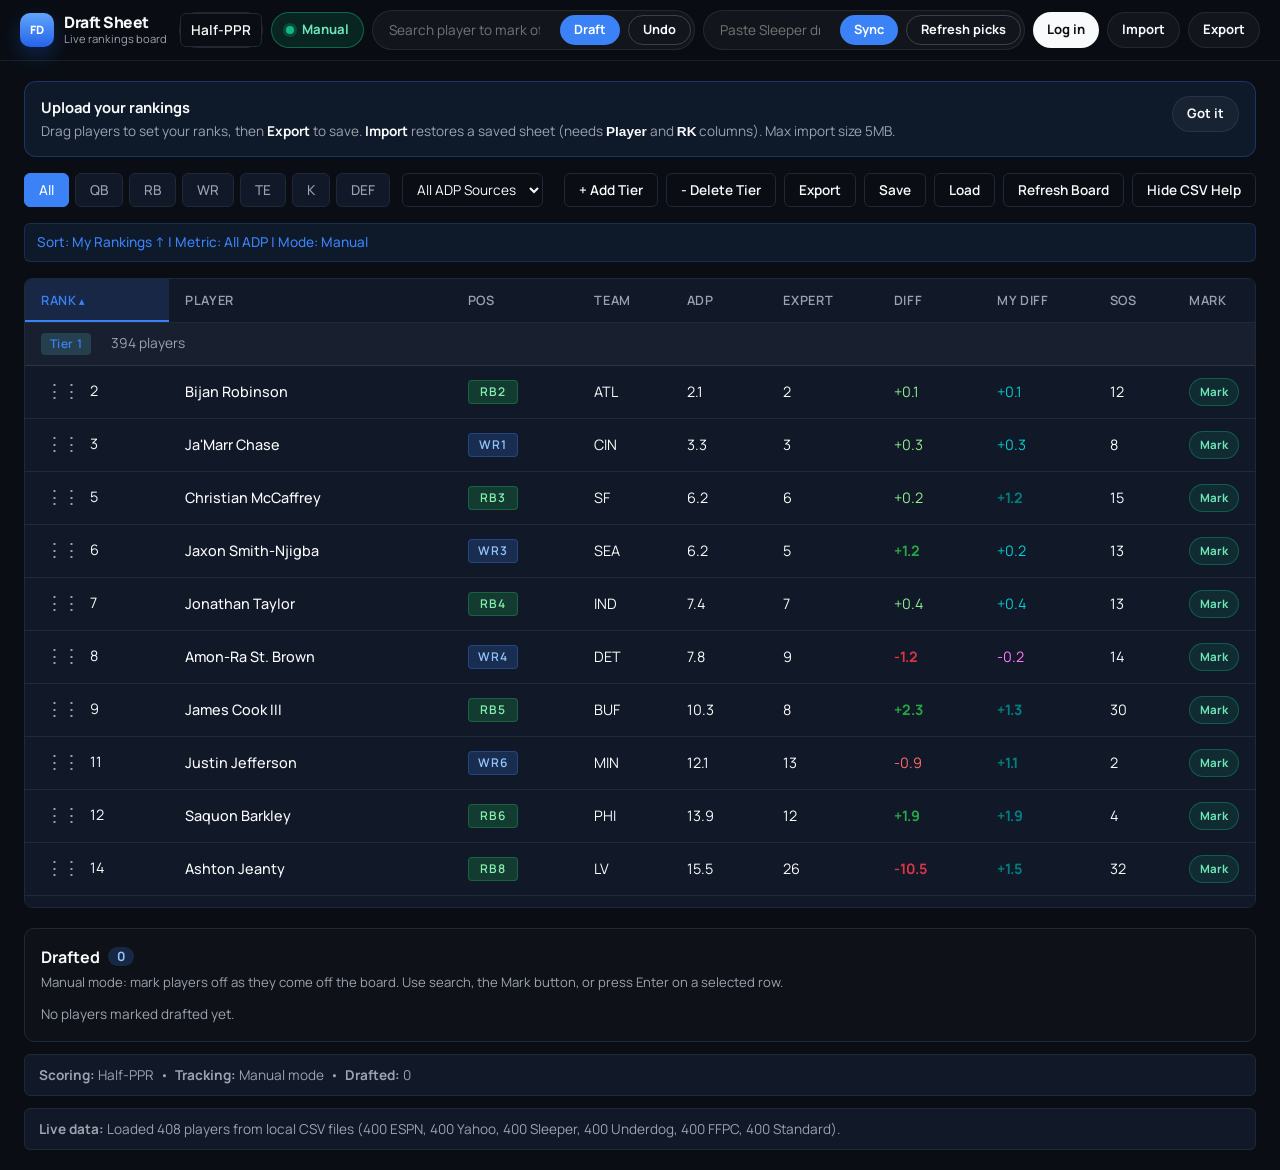
==== index.html @ 93919374 "﻿Merge origin/main: keep Atlas accounts with standard scoring Combine MongoDB user storage and passw" ====
<!DOCTYPE html>
<html lang="en">
  <head>
    <meta charset="UTF-8" />
    <meta name="viewport" content="width=device-width, initial-scale=1.0, viewport-fit=cover" />
    <title>Fantasy Draft Sheet</title>
    <link rel="stylesheet" href="styles.css?v=20260829-refresh-picks" />
    <style id="mobile-nav-critical">
      /* Critical mobile nav — inline so it cannot be lost to CSS cache */
      .header-cluster {
        position: sticky;
        top: 0;
        z-index: 100;
        display: flex;
        flex-direction: row;
        align-items: center;
        gap: 12px;
        padding: 10px 20px;
        background: rgba(10, 14, 20, 0.96);
        border-bottom: 1px solid rgba(255, 255, 255, 0.08);
        backdrop-filter: blur(18px);
        -webkit-backdrop-filter: blur(18px);
      }
      .top-bar-chrome {
        display: flex;
        align-items: center;
        gap: 10px;
        flex: 0 0 auto;
        min-width: 0;
      }
      .nav-expand-toggle {
        display: none;
        align-items: center;
        justify-content: center;
        gap: 8px;
        min-width: 44px;
        min-height: 40px;
        padding: 0 12px;
        border: 1px solid rgba(255, 255, 255, 0.2);
        border-radius: 12px;
        background: rgba(59, 130, 246, 0.3);
        color: #fff;
        font: inherit;
        font-size: 0.85rem;
        font-weight: 700;
        cursor: pointer;
      }
      .nav-expand-chevron {
        display: inline-block;
        width: 8px;
        height: 8px;
        border-right: 2px solid currentColor;
        border-bottom: 2px solid currentColor;
        transform: rotate(45deg);
        margin-top: -3px;
      }
      .header-cluster.is-nav-open .nav-expand-chevron {
        transform: rotate(-135deg);
        margin-top: 3px;
      }
      .top-bar-nav {
        display: flex;
        flex-direction: row;
        align-items: center;
        gap: 8px;
        flex: 1 1 auto;
        min-width: 0;
      }
      .top-bar-account {
        display: flex;
        align-items: center;
        gap: 8px;
        flex: 0 0 auto;
        margin-left: auto;
      }
      .draft-dock {
        display: flex;
        align-items: center;
        flex: 1 1 280px;
        max-width: 540px;
        min-width: 0;
        gap: 8px;
        margin-left: 0;
        margin-right: 0;
      }

      .draft-dock .compact-input {
        width: 100%;
        min-width: 0;
        max-width: 100%;
      }

      @media (max-width: 1100px) {
        .header-cluster {
          flex-direction: column !important;
          align-items: stretch !important;
          gap: 0 !important;
          padding: 0 !important;
          padding-top: env(safe-area-inset-top, 0px) !important;
        }
        .top-bar-chrome {
          width: 100% !important;
          justify-content: space-between !important;
          min-height: 56px !important;
          padding: 10px 12px !important;
          box-sizing: border-box !important;
        }
        .nav-expand-toggle {
          display: inline-flex !important;
        }
        .logo-copy p {
          display: none !important;
        }
        .top-bar-nav {
          display: none !important;
          flex-direction: column !important;
          width: 100% !important;
          padding: 0 12px 12px !important;
          box-sizing: border-box !important;
          border-top: 1px solid rgba(255, 255, 255, 0.08);
        }
        .header-cluster.is-nav-open .top-bar-nav {
          display: flex !important;
        }
        .top-bar-nav > * {
          width: 100% !important;
        }
        .top-bar-account {
          margin-left: 0 !important;
          flex-direction: column !important;
          align-items: stretch !important;
          width: 100% !important;
        }
        .top-bar-account > * {
          width: 100% !important;
          min-height: 40px !important;
          justify-content: center !important;
        }
        .draft-dock {
          position: fixed !important;
          left: 0 !important;
          right: 0 !important;
          bottom: 0 !important;
          z-index: 110 !important;
          width: 100% !important;
          max-width: none !important;
          flex: none !important;
          margin: 0 !important;
          padding: 10px 12px calc(10px + env(safe-area-inset-bottom, 0px)) !important;
          border-radius: 16px 16px 0 0 !important;
          border: 1px solid rgba(255, 255, 255, 0.12) !important;
          border-bottom: 0 !important;
          background: rgba(17, 24, 39, 0.98) !important;
          box-sizing: border-box !important;
        }
        .draft-dock[hidden] {
          display: none !important;
        }
        body {
          padding-bottom: calc(88px + env(safe-area-inset-bottom, 0px)) !important;
        }
      }
    </style>
  </head>
  <body>
    <div id="username-modal" class="modal-overlay" style="display: none;">
      <div class="modal-content">
        <h2>Account access</h2>
        <p>Use your username and password to load your draft sheet. New accounts need an email for password recovery.</p>
        <input id="username-input" type="text" placeholder="Your name" maxlength="30" />
        <input id="password-input" type="password" placeholder="Password" maxlength="50" />
        <input id="email-input" type="email" placeholder="Email address (new accounts)" maxlength="254" autocomplete="email" />
        <button id="username-submit">Start drafting</button>
        <button id="forgot-password-button" class="ghost" type="button">Forgot password?</button>
        <button id="username-cancel" class="ghost">Cancel</button>
      </div>
    </div>

    <div id="forgot-password-modal" class="modal-overlay" style="display: none;">
      <div class="modal-content">
        <h2>Reset your password</h2>
        <p>Enter your account email. If it matches an account, we’ll send a reset link.</p>
        <input id="reset-email-input" type="email" placeholder="Email address" maxlength="254" autocomplete="email" />
        <button id="reset-request-submit" type="button">Send reset link</button>
        <button id="reset-request-cancel" class="ghost" type="button">Back to login</button>
      </div>
    </div>

    <div id="reset-password-modal" class="modal-overlay" style="display: none;">
      <div class="modal-content">
        <h2>Choose a new password</h2>
        <p>Your reset link expires after 15 minutes.</p>
        <input id="new-password-input" type="password" placeholder="New password (8+ characters)" minlength="8" maxlength="50" autocomplete="new-password" />
        <input id="confirm-password-input" type="password" placeholder="Confirm new password" minlength="8" maxlength="50" autocomplete="new-password" />
        <button id="reset-password-submit" type="button">Update password</button>
      </div>
    </div>

    <div id="notice-modal" class="modal-overlay notice-overlay" style="display: none;" role="dialog" aria-modal="true" aria-labelledby="notice-modal-title">
      <div class="modal-content notice-modal">
        <div id="notice-modal-icon" class="notice-modal-icon" aria-hidden="true">✓</div>
        <h2 id="notice-modal-title">Notice</h2>
        <p id="notice-modal-message"></p>
        <button id="notice-modal-close" type="button">Okay</button>
      </div>
    </div>
    
    <div class="app-shell">
      <div class="header-cluster">
        <div class="top-bar-chrome">
          <div class="logo-section">
            <span class="logo-mark" aria-hidden="true">FD</span>
            <div class="logo-copy">
              <h1>Draft Sheet</h1>
              <p>Live rankings board</p>
            </div>
          </div>
          <button type="button" id="nav-expand-toggle" class="nav-expand-toggle" aria-expanded="false" aria-controls="top-bar-nav">
            <span class="nav-expand-label">Menu</span>
            <span class="nav-expand-chevron" aria-hidden="true"></span>
          </button>
        </div>

        <div class="top-bar-nav" id="top-bar-nav">
          <div class="nav-control">
            <select id="scoring-format" class="compact-select nav-select" aria-label="Scoring format">
              <option value="standard">Standard</option>
              <option value="half" selected>Half-PPR</option>
              <option value="ppr">PPR</option>
            </select>
          </div>

          <button id="manual-mode-toggle" type="button" class="manual-mode-btn" aria-pressed="true" title="Toggle manual draft tracking">
            <span class="manual-mode-dot" aria-hidden="true"></span>
            <span class="manual-mode-label">Manual</span>
          </button>

          <div class="top-bar-account">
            <span id="user-display" class="user-display"></span>
            <button id="login-button" class="nav-login">Log in</button>
            <button id="logout-button" class="nav-btn" style="display: none;">Log out</button>
            <label for="csv-upload" class="nav-btn" id="csv-upload-label">Import</label>
            <button type="button" id="export-rankings-nav" class="nav-btn">Export</button>
          </div>
        </div>

        <input type="file" id="csv-upload" accept=".csv" style="display: none;">
      </div>

      <div class="nav-search draft-controls draft-dock" id="manual-draft-controls">
        <div class="manual-search-wrap">
          <input id="manual-player-search" type="text" placeholder="Search player to mark off" class="compact-input" aria-label="Search player to mark drafted" autocomplete="off" aria-autocomplete="list" aria-controls="manual-search-suggestions" />
          <div id="manual-search-suggestions" class="manual-search-suggestions" role="listbox" hidden></div>
        </div>
        <button id="manual-draft-btn" type="button" class="nav-sync">Draft</button>
        <button id="manual-undo-btn" type="button" class="nav-sync nav-sync-secondary" title="Undo last manual pick">Undo</button>
      </div>

      <div class="nav-search draft-controls draft-dock" id="sleeper-sync-controls" hidden>
        <input id="sleeper-draft-id" type="text" placeholder="Paste Sleeper draft ID" class="compact-input" aria-label="Sleeper draft ID" />
        <button id="submit-sleeper-id" type="button" class="nav-sync">Sync</button>
        <button id="refresh-picks" type="button" class="nav-sync nav-sync-secondary" title="Pull the latest Sleeper picks now">Refresh picks</button>
      </div>

      <div class="main-content">
        <div id="csv-help" class="csv-help-banner">
          <div class="csv-help-copy">
            <strong>Upload your rankings</strong>
            <p>Drag players to set your ranks, then <em>Export</em> to save. <em>Import</em> restores a saved sheet (needs <code>Player</code> and <code>RK</code> columns). Max import size 5MB.</p>
          </div>
          <button type="button" id="csv-help-dismiss" class="nav-btn csv-help-dismiss" aria-label="Hide CSV help">Got it</button>
        </div>

        <div class="filters-bar">
          <div class="filters-bar-main">
            <div class="position-filters" id="position-filters" aria-label="Position filters">
              <button type="button" class="chip-filter is-active" data-filter="ALL">All</button>
              <button type="button" class="chip-filter" data-filter="QB">QB</button>
              <button type="button" class="chip-filter" data-filter="RB">RB</button>
              <button type="button" class="chip-filter" data-filter="WR">WR</button>
              <button type="button" class="chip-filter" data-filter="TE">TE</button>
              <button type="button" class="chip-filter" data-filter="K">K</button>
              <button type="button" class="chip-filter" data-filter="DEF">DEF</button>
            </div>
            <div class="adp-selector">
              <select id="adp-source" class="compact-select" aria-label="ADP or expert ranking to show">
                <option value="all">All ADP Sources</option>
                <option value="espn">ESPN</option>
                <option value="yahoo">Yahoo</option>
                <option value="sleeper">Sleeper</option>
                <option value="rotoballer">Underdog</option>
                <option value="ffpc">FFPC</option>
                <option value="average">Average ADP</option>
                <option value="expert">Expert Rank</option>
              </select>
            </div>
          </div>
          <div class="action-buttons">
            <button id="add-tier" class="ghost compact-button">+ Add Tier</button>
            <button id="delete-tier" class="ghost compact-button">- Delete Tier</button>
            <button id="export-rankings" class="ghost compact-button">Export</button>
            <button id="save-rankings" class="ghost compact-button">Save</button>
            <button id="apply-saved-rankings" class="ghost compact-button">Load</button>
            <button id="reset-board" class="ghost compact-button">Refresh Board</button>
            <button id="toggle-help" class="ghost compact-button">Hide CSV Help</button>
          </div>
        </div>

        <div id="ranking-status" class="ranking-status-bar"></div>

        <div class="table-container">
          <table class="rankings-table comparison-table">
            <thead>
              <tr id="table-header">
                <th class="col-rank" data-key="myRank">Rank</th>
                <th class="col-player" data-key="player">Player</th>
                <th class="col-pos" data-key="position">Pos</th>
                <th class="col-team" data-key="team">Team</th>
                <th class="col-adp" data-key="adp">ADP</th>
                <th class="col-expert" data-key="expertRank">Expert</th>
                <th class="col-adp-diff" data-key="adpDiff">Diff</th>
                <th class="col-personal-diff" data-key="personalDiff">My Diff</th>
                <th class="col-sos" data-key="sosRank">SoS</th>
                <th class="col-draft-action">Mark</th>
              </tr>
            </thead>
            <tbody id="rankings-body"></tbody>
          </table>
        </div>

        <div id="drafted-players-section" class="drafted-section">
          <div class="drafted-section-header">
            <h3>Drafted <span id="drafted-count" class="drafted-count">0</span></h3>
            <p id="draft-mode-hint" class="drafted-hint">Manual mode: mark players off as they come off the board. Use search, the Mark button, or press Enter on a selected row.</p>
          </div>
          <div id="drafted-players-list" class="drafted-list"></div>
        </div>

        <div id="settings-summary" class="status-bar"></div>
        <div id="data-status" class="status-bar"></div>
        
        <div id="unmatched-picks-section" class="unmatched-section" style="display: none;">
          <h3>Unmatched Sleeper Picks</h3>
          <p>These players were drafted in Sleeper but couldn't be matched to your board. Click "Add to Board" to add them.</p>
          <div id="unmatched-picks-list" class="unmatched-list"></div>
          <button id="add-unmatched-to-board" data-action="add-unmatched-to-board" class="compact-button">Add to Board</button>
        </div>
      </div>
    </div>

    <script src="app.js?v=20260831-standard-format"></script>
  </body>
</html>
---- styles.css ----
@import url('https://fonts.googleapis.com/css2?family=Manrope:wght@400;500;700;800&display=swap');

:root {
  color-scheme: dark;
  --bg: #0a0e14;
  --header-bg: #111827;
  --border: #1f2937;
  --text: #f9fafb;
  --muted: #9ca3af;
  --accent: #3b82f6;
  --accent-hover: #2563eb;
  --danger: #ef4444;
  --success: #10b981;
}

* {
  box-sizing: border-box;
}

body {
  margin: 0;
  background: var(--bg);
  color: var(--text);
  font-family: "Manrope", "Segoe UI", sans-serif;
  line-height: 1.5;
  -webkit-text-size-adjust: 100%;
}

button,
input,
select {
  font: inherit;
}

.app-shell {
  min-height: 100vh;
  display: flex;
  flex-direction: column;
}

.header-cluster,
.top-bar {
  position: sticky;
  top: 0;
  z-index: 40;
  display: flex;
  flex-direction: row;
  align-items: center;
  gap: 12px;
  padding: 10px 20px;
  background: rgba(10, 14, 20, 0.92);
  border-bottom: 1px solid rgba(255, 255, 255, 0.06);
  backdrop-filter: blur(18px);
  -webkit-backdrop-filter: blur(18px);
  height: auto;
  overflow: visible;
}

.top-bar-chrome {
  display: flex;
  align-items: center;
  gap: 10px;
  flex: 0 0 auto;
  min-width: 0;
}

.logo-section {
  display: flex;
  align-items: center;
  gap: 10px;
  flex: 0 0 auto;
  min-width: 0;
}

.logo-mark {
  display: grid;
  place-items: center;
  width: 34px;
  height: 34px;
  border-radius: 10px;
  background: linear-gradient(180deg, #60a5fa 0%, #2563eb 100%);
  color: white;
  font-size: 0.72rem;
  font-weight: 800;
  letter-spacing: 0.04em;
  box-shadow: 0 8px 20px rgba(37, 99, 235, 0.28);
}

.logo-copy {
  min-width: 0;
}

.logo-section h1 {
  margin: 0;
  font-size: 0.98rem;
  font-weight: 800;
  letter-spacing: -0.03em;
  line-height: 1.15;
  color: var(--text);
  white-space: nowrap;
}

.logo-copy p {
  margin: 0;
  font-size: 0.7rem;
  color: var(--muted);
}

/* Visible by default; hidden only on wide desktops */
.nav-expand-toggle {
  display: inline-flex;
  align-items: center;
  justify-content: center;
  gap: 8px;
  flex: 0 0 auto;
  min-width: 44px;
  min-height: 40px;
  padding: 0 12px;
  border: 1px solid rgba(255, 255, 255, 0.14);
  border-radius: 12px;
  background: rgba(255, 255, 255, 0.06);
  color: var(--text);
  font-size: 0.82rem;
  font-weight: 700;
  cursor: pointer;
}

.nav-expand-chevron {
  display: inline-block;
  width: 8px;
  height: 8px;
  border-right: 2px solid currentColor;
  border-bottom: 2px solid currentColor;
  transform: rotate(45deg);
  transition: transform 0.18s ease;
  margin-top: -3px;
}

.top-bar.is-nav-open .nav-expand-chevron {
  transform: rotate(-135deg);
  margin-top: 3px;
}

.top-bar-nav {
  display: flex;
  flex-direction: row;
  align-items: center;
  gap: 8px;
  flex: 1 1 auto;
  min-width: 0;
}

.header-cluster.is-nav-open .nav-expand-chevron,
.top-bar.is-nav-open .nav-expand-chevron {
  transform: rotate(-135deg);
  margin-top: 3px;
}

.top-bar-account {
  display: flex;
  flex-direction: row;
  align-items: center;
  gap: 8px;
  flex: 0 0 auto;
  margin-left: auto;
}

.draft-dock,
.top-bar > .draft-controls {
  flex: 1 1 280px;
  max-width: 540px;
  min-width: 0;
  gap: 8px;
}

.settings-bar {
  display: flex;
  align-items: center;
  gap: 8px;
  flex: 1 1 auto;
  min-width: 0;
}

/* Wide desktop: full horizontal nav, no menu button */
@media (min-width: 1101px) {
  .nav-expand-toggle {
    display: none !important;
  }

  .top-bar-nav {
    display: flex !important;
    flex-direction: row;
    align-items: center;
    flex: 1 1 auto;
    width: auto;
    gap: 8px;
  }

  .top-bar-account {
    margin-left: auto;
  }

  .logo-copy p {
    display: block;
  }
}

/* Compact screens handled primarily by inline critical CSS in index.html */
@media (max-width: 1100px) {
  .col-adp-diff,
  .col-personal-diff,
  .col-sos {
    display: none;
  }

  body.compact-metric-expert .col-adp {
    display: none;
  }

  body.compact-metric-adp .col-expert {
    display: none;
  }
}

.nav-control,
.nav-search {
  display: flex;
  align-items: center;
  min-width: 0;
  background: rgba(255, 255, 255, 0.04);
  border: 1px solid rgba(255, 255, 255, 0.08);
  border-radius: 999px;
}

.nav-control {
  flex: 0 0 auto;
}

.nav-search {
  flex: 1 1 280px;
  max-width: 420px;
  padding: 3px 3px 3px 4px;
}

.nav-select,
.top-bar .compact-select {
  appearance: none;
  -webkit-appearance: none;
  min-height: 36px;
  padding: 0 34px 0 14px;
  border: 0;
  background: transparent url("data:image/svg+xml,%3Csvg xmlns='http://www.w3.org/2000/svg' width='12' height='12' viewBox='0 0 12 12'%3E%3Cpath fill='%239ca3af' d='M3 4.5L6 8l3-3.5'/%3E%3C/svg%3E") no-repeat right 12px center;
  color: var(--text);
  font-size: 0.85rem;
  font-weight: 600;
  border-radius: 999px;
  cursor: pointer;
}

.nav-select:hover,
.top-bar .compact-select:hover {
  border-color: transparent;
}

.nav-search .compact-input {
  flex: 1 1 auto;
  width: 100%;
  min-width: 0;
  max-width: 100%;
  min-height: 32px;
  padding: 0 12px;
  border: 0;
  background: transparent;
  box-shadow: none;
  font-size: 0.85rem;
}

.nav-search .compact-input:hover,
.nav-search .compact-input:focus {
  border-color: transparent;
  box-shadow: none;
}

.nav-sync {
  flex: 0 0 auto;
  min-height: 30px;
  padding: 0 14px;
  border-radius: 999px;
  font-size: 0.8rem;
  font-weight: 700;
  white-space: nowrap;
}

.nav-sync-secondary {
  background: transparent;
  border: 1px solid rgba(255, 255, 255, 0.18);
  color: var(--text);
}

.nav-sync-secondary:hover {
  background: rgba(255, 255, 255, 0.08);
}

.nav-sync:disabled {
  opacity: 0.6;
  cursor: wait;
}

.manual-mode-btn {
  display: inline-flex;
  align-items: center;
  gap: 8px;
  flex: 0 0 auto;
  min-height: 36px;
  padding: 0 14px;
  border: 1px solid rgba(255, 255, 255, 0.12);
  border-radius: 999px;
  background: rgba(255, 255, 255, 0.04);
  color: var(--muted);
  font-size: 0.82rem;
  font-weight: 700;
  cursor: pointer;
  transition: background 0.15s ease, border-color 0.15s ease, color 0.15s ease;
}

.manual-mode-btn:hover {
  background: rgba(255, 255, 255, 0.08);
  color: var(--text);
}

.manual-mode-dot {
  width: 8px;
  height: 8px;
  border-radius: 50%;
  background: #6b7280;
  box-shadow: none;
}

.manual-mode-btn.is-enabled {
  border-color: rgba(16, 185, 129, 0.45);
  background: rgba(16, 185, 129, 0.14);
  color: #6ee7b7;
}

.manual-mode-btn.is-enabled:hover {
  background: rgba(16, 185, 129, 0.22);
  color: #a7f3d0;
}

.manual-mode-btn.is-enabled .manual-mode-dot {
  background: #10b981;
  box-shadow: 0 0 0 3px rgba(16, 185, 129, 0.25);
}

.manual-search-wrap {
  position: relative;
  flex: 1 1 auto;
  min-width: 0;
}

.manual-search-suggestions {
  position: absolute;
  top: calc(100% + 6px);
  left: 0;
  right: 0;
  z-index: 60;
  max-height: 260px;
  overflow-y: auto;
  padding: 6px;
  border: 1px solid rgba(255, 255, 255, 0.12);
  border-radius: 12px;
  background: #111827;
  box-shadow: 0 12px 28px rgba(0, 0, 0, 0.45);
}

.manual-search-suggestion {
  display: flex;
  align-items: center;
  justify-content: space-between;
  gap: 10px;
  width: 100%;
  padding: 8px 10px;
  border: 0;
  border-radius: 8px;
  background: transparent;
  color: var(--text);
  text-align: left;
  cursor: pointer;
}

.manual-search-suggestion:hover,
.manual-search-suggestion.is-active {
  background: rgba(59, 130, 246, 0.18);
}

.manual-search-suggestion-name {
  font-size: 0.85rem;
  font-weight: 600;
}

.manual-search-suggestion-meta {
  color: var(--muted);
  font-size: 0.75rem;
  white-space: nowrap;
}

.manual-search-empty {
  padding: 10px;
  color: var(--muted);
  font-size: 0.82rem;
}

.nav-btn,
.nav-login {
  display: inline-flex;
  align-items: center;
  justify-content: center;
  min-height: 36px;
  padding: 0 14px;
  border-radius: 999px;
  font-size: 0.82rem;
  font-weight: 700;
  cursor: pointer;
}

.nav-btn {
  background: rgba(255, 255, 255, 0.04);
  color: var(--text);
  border: 1px solid rgba(255, 255, 255, 0.08);
}

.nav-btn:hover {
  background: rgba(255, 255, 255, 0.08);
  border-color: rgba(255, 255, 255, 0.14);
}

.nav-login {
  background: var(--text);
  color: #0a0e14;
}

.nav-login:hover {
  background: #e5e7eb;
}

label.nav-btn {
  margin: 0;
  line-height: 1;
  box-sizing: border-box;
}

.compact-select {
  padding: 6px 10px;
  border: 1px solid var(--border);
  background: var(--bg);
  color: var(--text);
  border-radius: 6px;
  font-size: 0.85rem;
  min-height: 32px;
  cursor: pointer;
}

.compact-select:hover {
  border-color: var(--accent);
}

.checkbox-label {
  display: flex;
  align-items: center;
  gap: 6px;
  font-size: 0.85rem;
  color: var(--text);
  cursor: pointer;
}

.checkbox-label input {
  width: auto;
  min-height: auto;
  cursor: pointer;
}

.compact-input {
  padding: 6px 10px;
  border: 1px solid var(--border);
  background: var(--bg);
  color: var(--text);
  border-radius: 6px;
  font-size: 0.85rem;
  min-height: 32px;
  min-width: 150px;
}

.compact-input:hover {
  border-color: var(--accent);
}

.compact-input:focus {
  outline: none;
  border-color: var(--accent);
  box-shadow: 0 0 0 2px rgba(59, 130, 246, 0.2);
}

.compact-button {
  padding: 6px 14px;
  border-radius: 6px;
  font-size: 0.85rem;
  font-weight: 600;
  min-height: 32px;
}

.user-section {
  display: flex;
  align-items: center;
  gap: 8px;
  flex: 0 0 auto;
  margin-left: auto;
}

.user-display {
  max-width: 140px;
  overflow: hidden;
  text-overflow: ellipsis;
  white-space: nowrap;
  font-size: 0.82rem;
  font-weight: 700;
  color: var(--text);
}

.user-display:empty {
  display: none;
}

.main-content {
  flex: 1;
  padding: 20px 24px;
  max-width: 1400px;
  margin: 0 auto;
  width: 100%;
}

.csv-help-banner {
  display: flex;
  align-items: flex-start;
  justify-content: space-between;
  gap: 16px;
  margin-bottom: 16px;
  padding: 14px 16px;
  background: rgba(59, 130, 246, 0.1);
  border: 1px solid rgba(59, 130, 246, 0.28);
  border-radius: 12px;
}

.csv-help-copy {
  min-width: 0;
}

.csv-help-copy strong {
  display: block;
  margin-bottom: 4px;
  color: var(--text);
  font-size: 0.92rem;
}

.csv-help-copy p {
  margin: 0;
  color: var(--muted);
  font-size: 0.85rem;
  line-height: 1.45;
}

.csv-help-copy code,
.csv-help-copy em {
  color: var(--text);
  font-style: normal;
  font-weight: 700;
}

.csv-help-copy code {
  font-family: "Segoe UI", sans-serif;
  font-weight: 600;
}

.csv-help-dismiss {
  flex: 0 0 auto;
  white-space: nowrap;
}

.filters-bar {
  display: flex;
  align-items: center;
  justify-content: space-between;
  margin-bottom: 16px;
  gap: 12px;
}

.filters-bar-main {
  display: flex;
  align-items: center;
  gap: 12px;
  min-width: 0;
  flex: 1 1 auto;
}

.position-filters {
  display: flex;
  gap: 6px;
  flex-wrap: wrap;
}

.chip-filter {
  padding: 6px 14px;
  border: 1px solid var(--border);
  background: var(--header-bg);
  color: var(--muted);
  border-radius: 6px;
  font-size: 0.85rem;
  font-weight: 500;
  cursor: pointer;
  transition: all 0.15s ease;
}

.chip-filter:hover {
  border-color: var(--accent);
  color: var(--text);
}

.chip-filter.is-active {
  background: var(--accent);
  color: white;
  border-color: var(--accent);
}

.action-buttons {
  display: flex;
  flex-wrap: wrap;
  gap: 8px;
  align-items: center;
}

.ranking-status-bar {
  padding: 8px 12px;
  background: rgba(59, 130, 246, 0.1);
  border: 1px solid rgba(59, 130, 246, 0.2);
  border-radius: 6px;
  margin-bottom: 16px;
  font-size: 0.85rem;
  color: var(--accent);
  font-weight: 500;
}

.table-container {
  background: var(--header-bg);
  border: 1px solid var(--border);
  border-radius: 8px;
  overflow: auto;
  max-height: 70vh;
}

.rankings-table {
  width: 100%;
  border-collapse: collapse;
}

.rankings-table thead {
  background: var(--header-bg);
  position: sticky;
  top: 0;
  z-index: 10;
}

.rankings-table th,
.rankings-table td {
  padding: 12px 16px;
  text-align: left;
  border-bottom: 1px solid var(--border);
}

.rankings-table th {
  font-size: 0.8rem;
  font-weight: 600;
  text-transform: uppercase;
  letter-spacing: 0.05em;
  color: var(--muted);
  cursor: pointer;
  user-select: none;
}

.rankings-table th:hover {
  color: var(--text);
}

.rankings-table th.is-sorted {
  background: rgba(59, 130, 246, 0.14);
  box-shadow: inset 0 -2px 0 var(--accent);
  color: var(--accent);
}

.rankings-table th.is-sorted::after {
  content: ' ▾';
  font-size: 0.8em;
}

.rankings-table th.is-sorted.asc::after {
  content: ' ▴';
}

/* Phone: Rank, Player, Pos, metric, Mark */
@media (max-width: 768px) {
  .col-team,
  .col-adp-diff,
  .col-personal-diff,
  .col-sos {
    display: none;
  }

  body.compact-metric-expert .col-adp {
    display: none;
  }

  body.compact-metric-adp .col-expert {
    display: none;
  }

  .manual-search-suggestions {
    top: auto;
    bottom: calc(100% + 8px);
    max-height: min(42vh, 320px);
  }

  .manual-search-suggestion {
    min-height: 44px;
    padding: 12px 12px;
  }

  .manual-search-suggestion-name {
    font-size: 0.95rem;
  }

  .nav-sync {
    min-height: 44px;
    padding: 0 16px;
    font-size: 0.88rem;
  }

  .top-bar .compact-input {
    min-height: 44px;
    font-size: 1rem;
  }

  .logo-copy h1 {
    font-size: 0.88rem;
  }

  .main-content {
    padding: 12px 12px 8px;
  }

  .csv-help-banner {
    flex-direction: column;
  }

  .csv-help-dismiss {
    align-self: flex-end;
  }

  .filters-bar {
    align-items: stretch;
    flex-direction: column;
    flex-wrap: nowrap;
    gap: 8px;
  }

  .filters-bar-main {
    flex-direction: column;
    align-items: stretch;
    gap: 8px;
  }

  .action-buttons {
    width: 100%;
    display: flex;
    flex-wrap: wrap;
    gap: 8px;
  }

  .action-buttons .compact-button {
    flex: 1 1 calc(50% - 8px);
    min-height: 40px;
  }

  .position-filters {
    flex-wrap: nowrap;
    overflow-x: auto;
    -webkit-overflow-scrolling: touch;
    scrollbar-width: none;
    padding-bottom: 2px;
  }

  .position-filters::-webkit-scrollbar {
    display: none;
  }

  .chip-filter {
    flex: 0 0 auto;
    min-height: 40px;
    padding: 8px 14px;
    font-size: 0.9rem;
  }

  .adp-selector .compact-select {
    width: 100%;
    min-height: 40px;
  }

  .rankings-table,
  .comparison-table th,
  .comparison-table td {
    padding: 12px 8px;
    font-size: 0.82rem;
  }

  .rankings-table tbody tr {
    min-height: 48px;
  }

  .rankings-table td.col-rank,
  .rankings-table th.col-rank {
    padding-left: 10px;
    white-space: nowrap;
  }

  .player-name {
    font-size: 0.92rem;
  }

  .pos-pill {
    font-size: 0.75rem;
    padding: 4px 8px;
  }

  .row-draft-btn {
    min-height: 40px;
    min-width: 56px;
    padding: 0 12px;
    font-size: 0.8rem;
  }

  .col-draft-action {
    width: 68px;
  }

  .drag-handle {
    display: none;
  }

  .drafted-hint {
    display: none;
  }

  .table-container {
    max-height: none;
  }
}

/* Tablet refinements */
@media (min-width: 769px) and (max-width: 1100px) {
  .compact-select,
  .compact-input {
    font-size: 0.85rem;
    padding: 6px 10px;
  }

  .nav-sync {
    min-height: 36px;
  }

  .rankings-table,
  .comparison-table th,
  .comparison-table td {
    padding: 10px 12px;
    font-size: 0.84rem;
  }

  .filters-bar {
    flex-wrap: wrap;
  }

  .position-filters {
    flex-wrap: nowrap;
    overflow-x: auto;
    -webkit-overflow-scrolling: touch;
    scrollbar-width: none;
  }

  .position-filters::-webkit-scrollbar {
    display: none;
  }

  .chip-filter {
    flex: 0 0 auto;
    min-height: 36px;
  }

  .row-draft-btn {
    min-height: 34px;
    padding: 0 12px;
  }
}

.rankings-table tbody tr {
  transition: background 0.15s ease;
}

.rankings-table tbody tr:hover {
  background: rgba(255, 255, 255, 0.05);
}

.rankings-table tbody tr.drafted-row {
  opacity: 0.4;
}

.rankings-table td {
  font-size: 0.9rem;
}

.player-cell {
  display: flex;
  align-items: center;
  gap: 8px;
}

.player-name {
  font-weight: 500;
}

.selected-row {
  outline: 2px solid var(--accent);
  background: rgba(59, 130, 246, 0.2) !important;
  box-shadow: 0 0 10px rgba(59, 130, 246, 0.3);
}

.unmatched-section {
  margin-top: 20px;
  padding: 16px;
  background: var(--bg);
  border: 1px solid var(--border);
  border-radius: 8px;
}

.drafted-section {
  margin-top: 20px;
  padding: 16px;
  background: rgba(255, 255, 255, 0.02);
  border: 1px solid var(--border);
  border-radius: 10px;
}

.drafted-section-header {
  display: flex;
  flex-direction: column;
  gap: 4px;
  margin-bottom: 12px;
}

.drafted-section-header h3 {
  margin: 0;
  font-size: 1rem;
  display: flex;
  align-items: center;
  gap: 8px;
}

.drafted-count {
  display: inline-flex;
  align-items: center;
  justify-content: center;
  min-width: 1.6rem;
  padding: 0 6px;
  border-radius: 999px;
  background: rgba(59, 130, 246, 0.2);
  color: #93c5fd;
  font-size: 0.8rem;
  font-weight: 700;
}

.drafted-hint {
  margin: 0;
  color: var(--muted);
  font-size: 0.82rem;
}

.drafted-list {
  display: flex;
  flex-wrap: wrap;
  gap: 8px;
  max-height: 180px;
  overflow-y: auto;
}

.drafted-chip {
  display: inline-flex;
  align-items: center;
  gap: 8px;
  padding: 6px 8px 6px 10px;
  border: 1px solid rgba(255, 255, 255, 0.1);
  border-radius: 999px;
  background: rgba(255, 255, 255, 0.04);
  font-size: 0.82rem;
}

.drafted-chip-meta {
  color: var(--muted);
  font-size: 0.75rem;
}

.drafted-chip-source {
  font-size: 0.68rem;
  font-weight: 700;
  letter-spacing: 0.04em;
  text-transform: uppercase;
  color: #93c5fd;
}

.drafted-chip-source.is-manual {
  color: #6ee7b7;
}

.drafted-chip-undo {
  min-height: 24px;
  padding: 0 8px;
  border: 0;
  border-radius: 999px;
  background: rgba(239, 68, 68, 0.15);
  color: #fca5a5;
  font-size: 0.72rem;
  font-weight: 700;
  cursor: pointer;
}

.drafted-chip-undo:hover {
  background: rgba(239, 68, 68, 0.28);
}

.drafted-empty {
  color: var(--muted);
  font-size: 0.85rem;
}

.row-draft-btn {
  min-height: 28px;
  padding: 0 10px;
  border: 1px solid rgba(16, 185, 129, 0.35);
  border-radius: 999px;
  background: rgba(16, 185, 129, 0.12);
  color: #6ee7b7;
  font-size: 0.72rem;
  font-weight: 700;
  cursor: pointer;
  white-space: nowrap;
}

.row-draft-btn:hover {
  background: rgba(16, 185, 129, 0.22);
}

.col-draft-action {
  width: 72px;
  text-align: center;
}

.unmatched-section h3 {
  margin: 0 0 8px 0;
  font-size: 1rem;
  color: var(--text);
}

.unmatched-section p {
  margin: 0 0 12px 0;
  font-size: 0.85rem;
  color: var(--muted);
}

.unmatched-list {
  max-height: 200px;
  overflow-y: auto;
  margin-bottom: 12px;
  padding: 8px;
  background: var(--panel);
  border: 1px solid var(--border);
  border-radius: 6px;
}

.unmatched-item {
  display: flex;
  justify-content: space-between;
  align-items: center;
  padding: 8px;
  margin-bottom: 4px;
  background: var(--bg);
  border-radius: 4px;
  font-size: 0.85rem;
}

.unmatched-item:last-child {
  margin-bottom: 0;
}

.unmatched-item .player-info {
  display: flex;
  align-items: center;
  gap: 8px;
}

.unmatched-item .pick-no {
  color: var(--accent);
  font-weight: 600;
}

.drag-handle {
  cursor: grab;
  color: var(--muted);
  padding: 4px 8px 4px 4px;
  user-select: none;
  display: inline-flex;
  align-items: center;
  gap: 2px;
  vertical-align: middle;
}

.drag-handle:hover {
  color: var(--text);
}

.drag-handle:active {
  cursor: grabbing;
}

.drag-handle::before {
  content: '⋮⋮';
  font-size: 1.2rem;
  letter-spacing: -2px;
  line-height: 1;
}

.pos-pill {
  display: inline-flex;
  align-items: center;
  justify-content: center;
  border-radius: 4px;
  padding: 2px 8px;
  font-size: 0.75rem;
  font-weight: 600;
  letter-spacing: 0.05em;
  background: rgba(255, 255, 255, 0.1);
  min-width: 50px;
  border: 1px solid rgba(255, 255, 255, 0.1);
}

/* Position-specific colors */
.pos-pill.pos-qb {
  background: rgba(239, 68, 68, 0.2);
  color: #fca5a5;
  border: 1px solid rgba(239, 68, 68, 0.3);
}

.pos-pill.pos-rb {
  background: rgba(34, 197, 94, 0.2);
  color: #86efac;
  border: 1px solid rgba(34, 197, 94, 0.3);
}

.pos-pill.pos-wr {
  background: rgba(59, 130, 246, 0.2);
  color: #93c5fd;
  border: 1px solid rgba(59, 130, 246, 0.3);
}

.pos-pill.pos-te {
  background: rgba(168, 85, 247, 0.2);
  color: #c4b5fd;
  border: 1px solid rgba(168, 85, 247, 0.3);
}

.pos-pill.pos-k {
  background: rgba(251, 191, 36, 0.2);
  color: #fcd34d;
  border: 1px solid rgba(251, 191, 36, 0.3);
}

.pos-pill.pos-def {
  background: rgba(107, 114, 128, 0.2);
  color: #d1d5db;
  border: 1px solid rgba(107, 114, 128, 0.3);
}

.pos-pill.pos-flex {
  background: rgba(236, 72, 153, 0.2);
  color: #f9a8d4;
  border: 1px solid rgba(236, 72, 153, 0.3);
}

.tier-pill {
  display: inline-flex;
  align-items: center;
  justify-content: center;
  border-radius: 4px;
  padding: 2px 8px;
  font-size: 0.75rem;
  font-weight: 600;
  letter-spacing: 0.05em;
  background: rgba(255, 255, 255, 0.1);
  min-width: 50px;
}

.tier-pill.t1 { background: rgba(110, 231, 249, 0.16); color: var(--accent); }
.tier-pill.t2 { background: rgba(122, 201, 255, 0.16); color: #94cfff; }
.tier-pill.t3 { background: rgba(125, 139, 255, 0.16); color: #a2adff; }
.tier-pill.t4 { background: rgba(151, 117, 255, 0.16); color: #bfa7ff; }
.tier-pill.t5 { background: rgba(255, 153, 102, 0.16); color: #ffb47a; }
.tier-pill.t6 { background: rgba(255, 107, 107, 0.16); color: var(--danger); }
.tier-pill.t7 { background: rgba(255, 214, 102, 0.16); color: #ffd36a; }
.tier-pill.t8 { background: rgba(131, 205, 146, 0.16); color: #b4e4b8; }
.tier-pill.t9 { background: rgba(255, 125, 175, 0.16); color: #ffb1cf; }
.tier-pill.t10 { background: rgba(255, 255, 255, 0.1); color: #e8ecf5; }

.tier-divider {
  cursor: pointer;
}

.tier-divider td {
  padding-top: 10px;
  padding-bottom: 10px;
  background: rgba(255, 255, 255, 0.03);
  border-bottom: 1px solid rgba(255, 255, 255, 0.12);
}

.tier-divider td:hover {
  background: rgba(255, 255, 255, 0.05);
}

.tier-divider.is-selected td {
  background: rgba(59, 130, 246, 0.18);
  box-shadow: inset 3px 0 0 var(--accent);
}

.tier-bar {
  display: flex;
  align-items: center;
  gap: 10px;
  width: 100%;
}

.tier-divider-count {
  margin-left: 10px;
  color: var(--muted);
  font-size: 0.86rem;
}

.status-bar {
  padding: 10px 14px;
  background: var(--header-bg);
  border: 1px solid var(--border);
  border-radius: 6px;
  margin-top: 12px;
  font-size: 0.85rem;
  color: var(--muted);
}

button {
  border: none;
  border-radius: 6px;
  padding: 8px 16px;
  cursor: pointer;
  background: var(--accent);
  color: white;
  font-weight: 600;
  transition: background 0.15s ease;
}

button:hover {
  background: var(--accent-hover);
}

button.ghost {
  background: transparent;
  color: var(--text);
  border: 1px solid var(--border);
}

button.ghost:hover {
  background: rgba(255, 255, 255, 0.05);
  border-color: var(--accent);
}

.top-bar .nav-btn:hover {
  background: rgba(255, 255, 255, 0.08);
  border-color: rgba(255, 255, 255, 0.14);
}

.top-bar .nav-login:hover {
  background: #e5e7eb;
}

.modal-overlay {
  position: fixed;
  top: 0;
  left: 0;
  right: 0;
  bottom: 0;
  background: rgba(0, 0, 0, 0.8);
  display: flex;
  align-items: center;
  justify-content: center;
  z-index: 1000;
}

.modal-content {
  background: var(--header-bg);
  border: 1px solid var(--border);
  border-radius: 12px;
  padding: 24px;
  max-width: 400px;
  width: 90%;
  display: flex;
  flex-direction: column;
  gap: 16px;
}

.modal-content h2 {
  margin: 0;
  color: var(--text);
}

.modal-content p {
  margin: 0;
  color: var(--muted);
  font-size: 0.9rem;
}

.modal-content input {
  width: 100%;
  padding: 10px 12px;
  border: 1px solid var(--border);
  background: var(--bg);
  color: var(--text);
  border-radius: 6px;
  margin-bottom: 8px;
}

.modal-content button {
  margin-top: 8px;
}

.modal-overlay {
  position: fixed;
  top: 0;
  left: 0;
  right: 0;
  bottom: 0;
  background: rgba(0, 0, 0, 0.8);
  display: flex;
  align-items: center;
  justify-content: center;
  z-index: 1000;
}

.modal-content {
  background: var(--panel);
  border: 1px solid rgba(255, 255, 255, 0.1);
  border-radius: 20px;
  padding: 32px;
  max-width: 400px;
  width: 90%;
  text-align: center;
}

.modal-content h2 {
  margin: 0 0 12px;
  color: var(--accent);
}

.modal-content p {
  margin: 0 0 20px;
  color: var(--muted);
}

.modal-content input {
  width: 100%;
  margin-bottom: 16px;
  text-align: center;
}

.modal-content button {
  width: 100%;
}

.login-section {
  display: flex;
  align-items: center;
  gap: 12px;
  min-width: 150px;
  justify-content: flex-end;
}

.notice-overlay {
  background: rgba(3, 7, 18, 0.76);
  backdrop-filter: blur(8px);
}

.notice-modal {
  align-items: center;
  gap: 12px;
  max-width: 440px;
  padding: 32px;
  text-align: center;
  box-shadow: 0 24px 80px rgba(0, 0, 0, 0.42);
}

.notice-modal-icon {
  display: grid;
  width: 44px;
  height: 44px;
  place-items: center;
  border: 1px solid rgba(16, 185, 129, 0.45);
  border-radius: 50%;
  background: rgba(16, 185, 129, 0.14);
  color: var(--success);
  font-size: 1.35rem;
  font-weight: 800;
}

.notice-modal.is-error .notice-modal-icon {
  border-color: rgba(239, 68, 68, 0.45);
  background: rgba(239, 68, 68, 0.14);
  color: var(--danger);
}

.notice-modal h2 {
  margin: 0;
  color: var(--text);
}

.notice-modal p {
  white-space: pre-line;
}

.notice-modal button {
  min-width: 120px;
  margin-top: 4px;
}

.login-section span {
  color: var(--accent);
  font-weight: 600;
}

.login-section button {
  min-width: 80px;
}
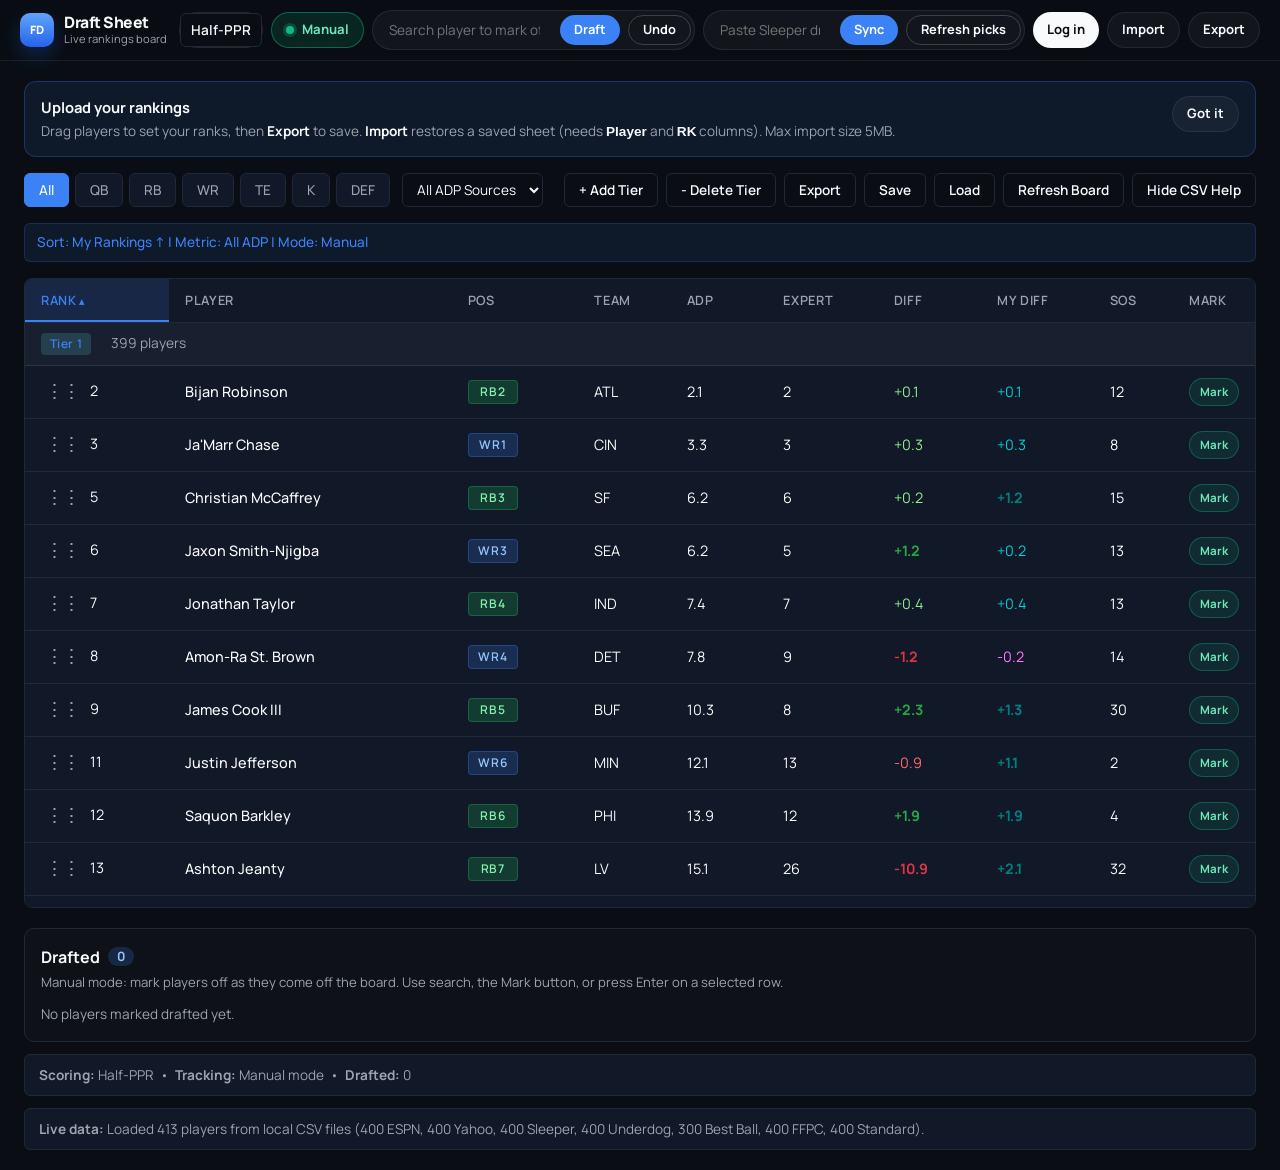
==== commit ed182005: "best ball updates" ====
--- a/index.html
+++ b/index.html
@@ -227,6 +227,7 @@
               <option value="standard">Standard</option>
               <option value="half" selected>Half-PPR</option>
               <option value="ppr">PPR</option>
+              <option value="bestball">Best Ball</option>
             </select>
           </div>
 
@@ -348,6 +349,6 @@
       </div>
     </div>
 
-    <script src="app.js?v=20260831-standard-format"></script>
+    <script src="app.js?v=20260902-bestball-format"></script>
   </body>
 </html>
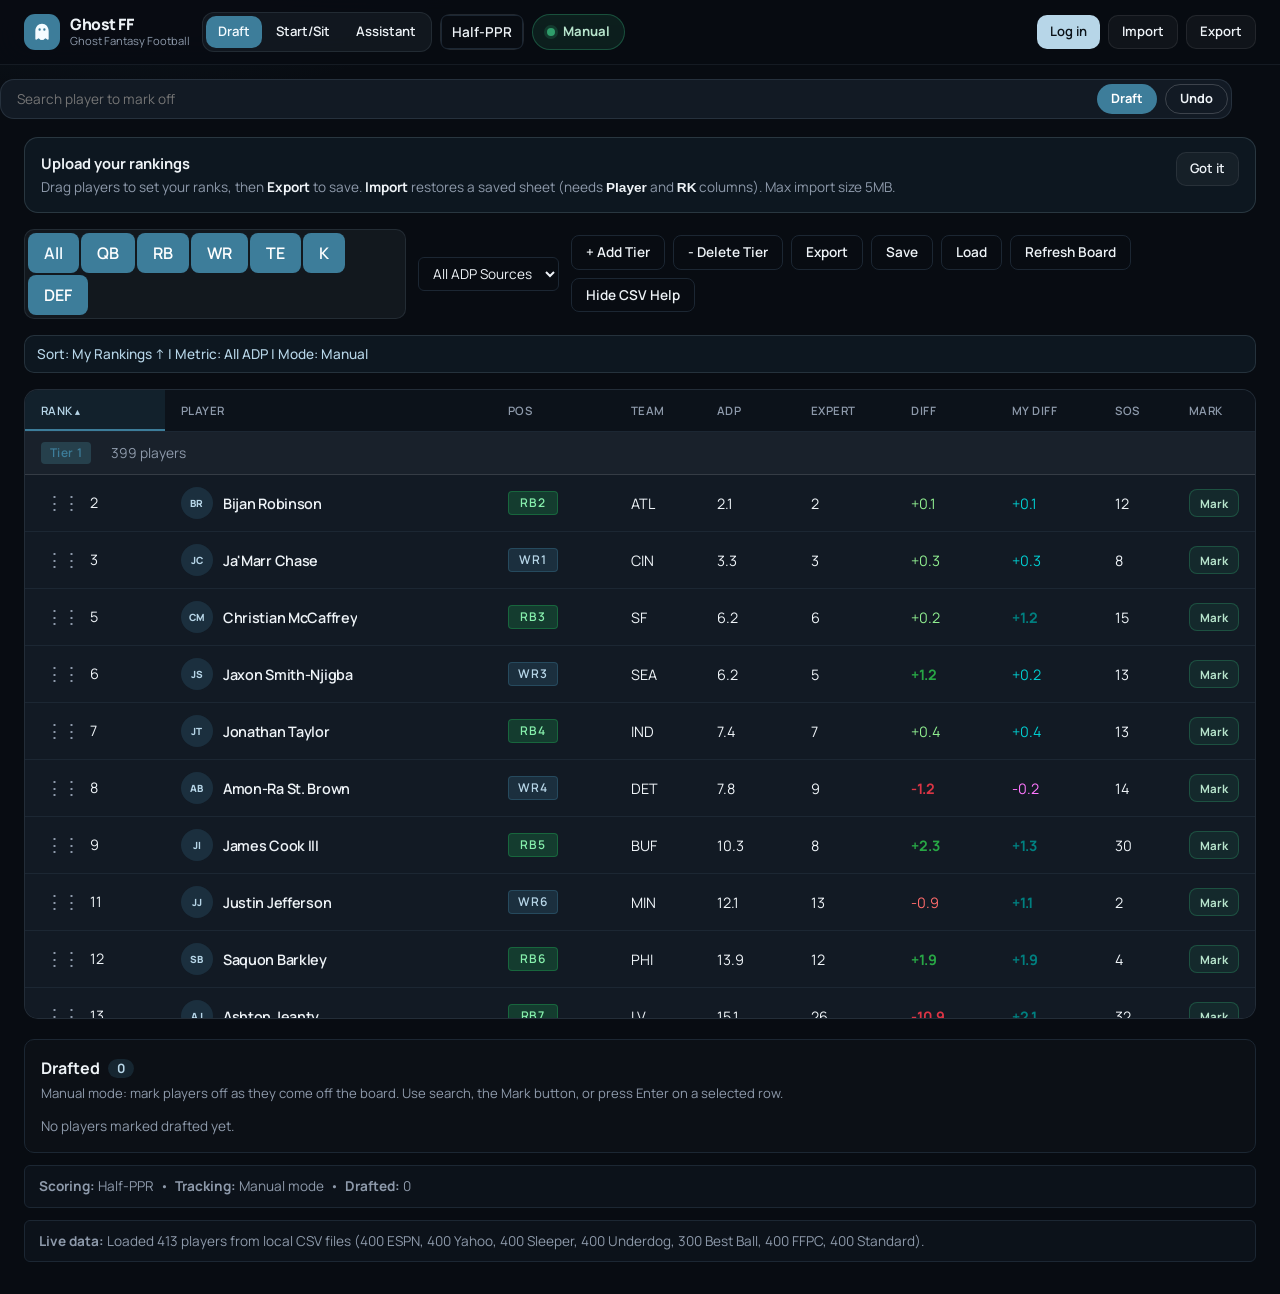
==== commit cdafa03c: "UI updates, new start sit feature" ====
--- a/index.html
+++ b/index.html
@@ -3,8 +3,8 @@
   <head>
     <meta charset="UTF-8" />
     <meta name="viewport" content="width=device-width, initial-scale=1.0, viewport-fit=cover" />
-    <title>Fantasy Draft Sheet</title>
-    <link rel="stylesheet" href="styles.css?v=20260829-refresh-picks" />
+    <title>Ghost Fantasy Football</title>
+    <link rel="stylesheet" href="styles.css?v=20260910-photos2" />
     <style id="mobile-nav-critical">
       /* Critical mobile nav — inline so it cannot be lost to CSS cache */
       .header-cluster {
@@ -15,9 +15,9 @@
         flex-direction: row;
         align-items: center;
         gap: 12px;
-        padding: 10px 20px;
-        background: rgba(10, 14, 20, 0.96);
-        border-bottom: 1px solid rgba(255, 255, 255, 0.08);
+        padding: 12px 24px;
+        background: rgba(8, 12, 18, 0.9);
+        border-bottom: 1px solid rgba(183, 214, 232, 0.08);
         backdrop-filter: blur(18px);
         -webkit-backdrop-filter: blur(18px);
       }
@@ -38,8 +38,8 @@
         padding: 0 12px;
         border: 1px solid rgba(255, 255, 255, 0.2);
         border-radius: 12px;
-        background: rgba(59, 130, 246, 0.3);
-        color: #fff;
+        background: rgba(61, 125, 154, 0.35);
+        color: #f4fbff;
         font: inherit;
         font-size: 0.85rem;
         font-weight: 700;
@@ -166,7 +166,7 @@
     <div id="username-modal" class="modal-overlay" style="display: none;">
       <div class="modal-content">
         <h2>Account access</h2>
-        <p>Use your username and password to load your draft sheet. New accounts need an email for password recovery.</p>
+        <p>Use your username and password to load Ghost FF. New accounts need an email for password recovery.</p>
         <input id="username-input" type="text" placeholder="Your name" maxlength="30" />
         <input id="password-input" type="password" placeholder="Password" maxlength="50" />
         <input id="email-input" type="email" placeholder="Email address (new accounts)" maxlength="254" autocomplete="email" />
@@ -208,13 +208,13 @@
     <div class="app-shell">
       <div class="header-cluster">
         <div class="top-bar-chrome">
-          <div class="logo-section">
-            <span class="logo-mark" aria-hidden="true">FD</span>
+          <a class="logo-section logo-link" href="/">
+            <span class="logo-mark" aria-hidden="true"></span>
             <div class="logo-copy">
-              <h1>Draft Sheet</h1>
-              <p>Live rankings board</p>
+              <h1>Ghost FF</h1>
+              <p>Ghost Fantasy Football</p>
             </div>
-          </div>
+          </a>
           <button type="button" id="nav-expand-toggle" class="nav-expand-toggle" aria-expanded="false" aria-controls="top-bar-nav">
             <span class="nav-expand-label">Menu</span>
             <span class="nav-expand-chevron" aria-hidden="true"></span>
@@ -222,6 +222,12 @@
         </div>
 
         <div class="top-bar-nav" id="top-bar-nav">
+          <nav class="page-nav" aria-label="Ghost FF">
+            <a href="/" class="nav-btn is-current" aria-current="page">Draft</a>
+            <a href="/start-sit" class="nav-btn">Start/Sit</a>
+            <a href="/assistant" class="nav-btn">Assistant</a>
+          </nav>
+
           <div class="nav-control">
             <select id="scoring-format" class="compact-select nav-select" aria-label="Scoring format">
               <option value="standard">Standard</option>
@@ -349,6 +355,6 @@
       </div>
     </div>
 
-    <script src="app.js?v=20260902-bestball-format"></script>
+    <script src="app.js?v=20260910-photos2"></script>
   </body>
 </html>
--- a/styles.css
+++ b/styles.css
@@ -2,15 +2,20 @@
 
 :root {
   color-scheme: dark;
-  --bg: #0a0e14;
-  --header-bg: #111827;
-  --border: #1f2937;
-  --text: #f9fafb;
-  --muted: #9ca3af;
-  --accent: #3b82f6;
-  --accent-hover: #2563eb;
-  --danger: #ef4444;
-  --success: #10b981;
+  --bg: #080c12;
+  --header-bg: #0c121a;
+  --border: #1c2733;
+  --text: #eef3f7;
+  --muted: #8e9aab;
+  --accent: #3d7d9a;
+  --accent-hover: #4e91af;
+  --accent-deep: #2f6a86;
+  --ice: #b7d6e8;
+  --paper: #121a24;
+  --panel: #121a24;
+  --danger: #e07070;
+  --success: #2f9e6b;
+  --ghost-mark: url("data:image/svg+xml,%3Csvg xmlns='http://www.w3.org/2000/svg' viewBox='0 0 24 24'%3E%3Cpath fill='%23000' fill-rule='evenodd' d='M12 2.2C7.4 2.2 4 6 4 10.9v9.5c0 .8.9 1.2 1.6.7L8 19.6l2.1 1.7c.5.4 1.3.4 1.8 0l.1-.1.1.1c.5.4 1.3.4 1.8 0L16 19.6l2.4 1.5c.7.5 1.6.1 1.6-.7v-9.5C20 6 16.6 2.2 12 2.2zM9.15 10.35a1.4 1.4 0 1 0 0-2.8 1.4 1.4 0 0 0 0 2.8zm5.7 0a1.4 1.4 0 1 0 0-2.8 1.4 1.4 0 0 0 0 2.8z'/%3E%3C/svg%3E");
 }
 
 * {
@@ -19,7 +24,9 @@
 
 body {
   margin: 0;
-  background: var(--bg);
+  background:
+    radial-gradient(900px 420px at 8% -10%, rgba(61, 125, 154, 0.16), transparent 55%),
+    var(--bg);
   color: var(--text);
   font-family: "Manrope", "Segoe UI", sans-serif;
   line-height: 1.5;
@@ -36,6 +43,98 @@
   min-height: 100vh;
   display: flex;
   flex-direction: column;
+}
+
+.ghost-main {
+  width: min(1080px, calc(100% - 32px));
+  margin: 0 auto;
+  padding: 36px 0 96px;
+}
+
+.ghost-hero {
+  max-width: 40rem;
+  margin-bottom: 28px;
+}
+
+.ghost-hero h2 {
+  margin: 0 0 10px;
+  font-size: clamp(1.55rem, 3.2vw, 2.15rem);
+  font-weight: 700;
+  letter-spacing: -0.035em;
+  line-height: 1.18;
+}
+
+.ghost-kicker {
+  margin: 0 0 10px;
+  color: var(--ice);
+  font-size: 0.82rem;
+  font-weight: 700;
+}
+
+.ghost-lede {
+  margin: 0;
+  color: var(--muted);
+  font-size: 1.02rem;
+  line-height: 1.6;
+}
+
+.copy-row .ghost-copy {
+  padding: 8px 12px;
+  border-radius: 10px;
+  border: 1px solid rgba(183, 214, 232, 0.12);
+  font-size: 0.9rem;
+}
+
+.ghost-panel {
+  padding: 20px 22px;
+  margin-bottom: 14px;
+  border: 1px solid rgba(183, 214, 232, 0.12);
+  border-radius: 16px;
+  background: var(--paper);
+}
+
+.ghost-panel h2 {
+  margin: 0 0 10px;
+  font-size: 1.05rem;
+}
+
+.ghost-panel ol {
+  margin: 0;
+  padding-left: 20px;
+}
+
+.ghost-panel li {
+  margin: 8px 0;
+}
+
+.ghost-note {
+  color: var(--muted);
+  font-size: 0.88rem;
+}
+
+.ghost-main a {
+  color: var(--ice);
+}
+
+.copy-row {
+  display: flex;
+  gap: 8px;
+  align-items: center;
+  flex-wrap: wrap;
+}
+
+.ghost-copy {
+  font-family: ui-monospace, Consolas, monospace;
+  background: #0b1118;
+  padding: 2px 6px;
+  border-radius: 6px;
+}
+
+.copy-row .ghost-copy {
+  padding: 8px 12px;
+  border-radius: 10px;
+  border: 1px solid rgba(183, 214, 232, 0.12);
+  font-size: 0.9rem;
 }
 
 .header-cluster,
@@ -46,12 +145,12 @@
   display: flex;
   flex-direction: row;
   align-items: center;
-  gap: 12px;
-  padding: 10px 20px;
-  background: rgba(10, 14, 20, 0.92);
-  border-bottom: 1px solid rgba(255, 255, 255, 0.06);
-  backdrop-filter: blur(18px);
-  -webkit-backdrop-filter: blur(18px);
+  gap: 14px;
+  padding: 12px 24px;
+  background: rgba(8, 12, 18, 0.88);
+  border-bottom: 1px solid rgba(183, 214, 232, 0.08);
+  backdrop-filter: blur(20px);
+  -webkit-backdrop-filter: blur(20px);
   height: auto;
   overflow: visible;
 }
@@ -72,18 +171,29 @@
   min-width: 0;
 }
 
+.logo-link {
+  text-decoration: none;
+  color: inherit;
+}
+
 .logo-mark {
   display: grid;
   place-items: center;
-  width: 34px;
-  height: 34px;
-  border-radius: 10px;
-  background: linear-gradient(180deg, #60a5fa 0%, #2563eb 100%);
-  color: white;
-  font-size: 0.72rem;
-  font-weight: 800;
-  letter-spacing: 0.04em;
-  box-shadow: 0 8px 20px rgba(37, 99, 235, 0.28);
+  width: 36px;
+  height: 36px;
+  border-radius: 11px;
+  background: var(--accent);
+  color: #f4fbff;
+  font-size: 0;
+}
+
+.logo-mark::before {
+  content: "";
+  width: 20px;
+  height: 20px;
+  background: currentColor;
+  -webkit-mask: var(--ghost-mark) center / contain no-repeat;
+  mask: var(--ghost-mark) center / contain no-repeat;
 }
 
 .logo-copy {
@@ -145,9 +255,36 @@
   display: flex;
   flex-direction: row;
   align-items: center;
-  gap: 8px;
+  gap: 10px;
   flex: 1 1 auto;
   min-width: 0;
+}
+
+.page-nav {
+  display: inline-flex;
+  align-items: center;
+  gap: 2px;
+  padding: 3px;
+  border-radius: 12px;
+  background: rgba(183, 214, 232, 0.06);
+  border: 1px solid rgba(183, 214, 232, 0.1);
+}
+
+.page-nav .nav-btn {
+  border: 0;
+  background: transparent;
+  min-height: 32px;
+  padding: 0 12px;
+}
+
+.page-nav .nav-btn:hover {
+  background: rgba(183, 214, 232, 0.08);
+  border-color: transparent;
+}
+
+.page-nav .nav-btn.is-current {
+  background: var(--accent);
+  color: #f4fbff;
 }
 
 .header-cluster.is-nav-open .nav-expand-chevron,
@@ -167,10 +304,22 @@
 
 .draft-dock,
 .top-bar > .draft-controls {
-  flex: 1 1 280px;
-  max-width: 540px;
+  display: flex;
+  align-items: center;
+  flex: 0 1 auto;
+  width: min(1400px, calc(100% - 48px));
+  max-width: none;
   min-width: 0;
   gap: 8px;
+  margin: 14px auto 0;
+  padding: 6px 8px 6px 12px;
+  background: var(--paper);
+  border: 1px solid rgba(183, 214, 232, 0.12);
+  border-radius: 14px;
+}
+
+.draft-dock[hidden] {
+  display: none !important;
 }
 
 .settings-bar {
@@ -220,6 +369,57 @@
   body.compact-metric-adp .col-expert {
     display: none;
   }
+
+  .header-cluster {
+    flex-direction: column;
+    align-items: stretch;
+    gap: 0;
+    padding: 0;
+    padding-top: env(safe-area-inset-top, 0px);
+  }
+
+  .top-bar-chrome {
+    width: 100%;
+    justify-content: space-between;
+    min-height: 56px;
+    padding: 10px 12px;
+  }
+
+  .logo-copy p {
+    display: none;
+  }
+
+  .top-bar-nav {
+    display: none;
+    flex-direction: column;
+    width: 100%;
+    padding: 0 12px 12px;
+    border-top: 1px solid rgba(183, 214, 232, 0.08);
+  }
+
+  .header-cluster.is-nav-open .top-bar-nav {
+    display: flex;
+  }
+
+  .top-bar-nav > * {
+    width: 100%;
+  }
+
+  .page-nav {
+    width: 100%;
+    display: flex;
+  }
+
+  .page-nav .nav-btn {
+    flex: 1;
+  }
+
+  .top-bar-account {
+    margin-left: 0;
+    flex-direction: column;
+    align-items: stretch;
+    width: 100%;
+  }
 }
 
 .nav-control,
@@ -228,8 +428,8 @@
   align-items: center;
   min-width: 0;
   background: rgba(255, 255, 255, 0.04);
-  border: 1px solid rgba(255, 255, 255, 0.08);
-  border-radius: 999px;
+  border: 1px solid rgba(183, 214, 232, 0.1);
+  border-radius: 10px;
 }
 
 .nav-control {
@@ -240,6 +440,19 @@
   flex: 1 1 280px;
   max-width: 420px;
   padding: 3px 3px 3px 4px;
+}
+
+.draft-dock.nav-search {
+  flex: 0 1 auto;
+  width: min(1400px, calc(100% - 48px));
+  max-width: none;
+  border-radius: 14px;
+  background: var(--paper);
+  border: 1px solid rgba(183, 214, 232, 0.12);
+}
+
+.draft-dock[hidden] {
+  display: none !important;
 }
 
 .nav-select,
@@ -337,19 +550,19 @@
 }
 
 .manual-mode-btn.is-enabled {
-  border-color: rgba(16, 185, 129, 0.45);
-  background: rgba(16, 185, 129, 0.14);
-  color: #6ee7b7;
+  border-color: rgba(47, 158, 107, 0.4);
+  background: rgba(47, 158, 107, 0.14);
+  color: #b7e4cc;
 }
 
 .manual-mode-btn.is-enabled:hover {
-  background: rgba(16, 185, 129, 0.22);
-  color: #a7f3d0;
+  background: rgba(47, 158, 107, 0.22);
+  color: #d5f0e0;
 }
 
 .manual-mode-btn.is-enabled .manual-mode-dot {
-  background: #10b981;
-  box-shadow: 0 0 0 3px rgba(16, 185, 129, 0.25);
+  background: #2f9e6b;
+  box-shadow: 0 0 0 3px rgba(47, 158, 107, 0.22);
 }
 
 .manual-search-wrap {
@@ -374,9 +587,9 @@
 }
 
 .manual-search-suggestion {
-  display: flex;
-  align-items: center;
-  justify-content: space-between;
+  display: grid;
+  grid-template-columns: 26px minmax(0, 1fr) auto;
+  align-items: center;
   gap: 10px;
   width: 100%;
   padding: 8px 10px;
@@ -390,7 +603,7 @@
 
 .manual-search-suggestion:hover,
 .manual-search-suggestion.is-active {
-  background: rgba(59, 130, 246, 0.18);
+  background: rgba(61, 125, 154, 0.18);
 }
 
 .manual-search-suggestion-name {
@@ -415,12 +628,24 @@
   display: inline-flex;
   align-items: center;
   justify-content: center;
-  min-height: 36px;
-  padding: 0 14px;
-  border-radius: 999px;
+  min-height: 34px;
+  padding: 0 13px;
+  border-radius: 10px;
   font-size: 0.82rem;
-  font-weight: 700;
+  font-weight: 600;
   cursor: pointer;
+}
+
+a.nav-btn {
+  text-decoration: none;
+  color: inherit;
+  box-sizing: border-box;
+}
+
+a.nav-btn.is-current {
+  background: var(--accent);
+  border-color: transparent;
+  color: #f4fbff;
 }
 
 .nav-btn {
@@ -435,12 +660,12 @@
 }
 
 .nav-login {
-  background: var(--text);
-  color: #0a0e14;
+  background: var(--ice);
+  color: #0b1218;
 }
 
 .nav-login:hover {
-  background: #e5e7eb;
+  background: #d5e8f3;
 }
 
 label.nav-btn {
@@ -497,12 +722,12 @@
 .compact-input:focus {
   outline: none;
   border-color: var(--accent);
-  box-shadow: 0 0 0 2px rgba(59, 130, 246, 0.2);
+  box-shadow: 0 0 0 2px rgba(61, 125, 154, 0.22);
 }
 
 .compact-button {
   padding: 6px 14px;
-  border-radius: 6px;
+  border-radius: 8px;
   font-size: 0.85rem;
   font-weight: 600;
   min-height: 32px;
@@ -532,7 +757,7 @@
 
 .main-content {
   flex: 1;
-  padding: 20px 24px;
+  padding: 18px 24px 32px;
   max-width: 1400px;
   margin: 0 auto;
   width: 100%;
@@ -545,9 +770,9 @@
   gap: 16px;
   margin-bottom: 16px;
   padding: 14px 16px;
-  background: rgba(59, 130, 246, 0.1);
-  border: 1px solid rgba(59, 130, 246, 0.28);
-  border-radius: 12px;
+  background: rgba(61, 125, 154, 0.1);
+  border: 1px solid rgba(183, 214, 232, 0.16);
+  border-radius: 14px;
 }
 
 .csv-help-copy {
@@ -603,31 +828,36 @@
 
 .position-filters {
   display: flex;
-  gap: 6px;
+  gap: 2px;
   flex-wrap: wrap;
+  padding: 3px;
+  border-radius: 10px;
+  background: rgba(183, 214, 232, 0.06);
+  border: 1px solid rgba(183, 214, 232, 0.1);
+}
 }
 
 .chip-filter {
-  padding: 6px 14px;
-  border: 1px solid var(--border);
-  background: var(--header-bg);
+  padding: 6px 12px;
+  border: 1px solid transparent;
+  background: transparent;
   color: var(--muted);
-  border-radius: 6px;
-  font-size: 0.85rem;
-  font-weight: 500;
+  border-radius: 8px;
+  font-size: 0.82rem;
+  font-weight: 600;
   cursor: pointer;
-  transition: all 0.15s ease;
+  transition: background 0.15s ease, color 0.15s ease;
 }
 
 .chip-filter:hover {
-  border-color: var(--accent);
-  color: var(--text);
+  color: var(--text);
+  background: rgba(183, 214, 232, 0.08);
 }
 
 .chip-filter.is-active {
   background: var(--accent);
-  color: white;
-  border-color: var(--accent);
+  color: #f4fbff;
+  border-color: transparent;
 }
 
 .action-buttons {
@@ -639,19 +869,19 @@
 
 .ranking-status-bar {
   padding: 8px 12px;
-  background: rgba(59, 130, 246, 0.1);
-  border: 1px solid rgba(59, 130, 246, 0.2);
-  border-radius: 6px;
+  background: rgba(61, 125, 154, 0.1);
+  border: 1px solid rgba(183, 214, 232, 0.14);
+  border-radius: 10px;
   margin-bottom: 16px;
   font-size: 0.85rem;
-  color: var(--accent);
+  color: var(--ice);
   font-weight: 500;
 }
 
 .table-container {
-  background: var(--header-bg);
-  border: 1px solid var(--border);
-  border-radius: 8px;
+  background: var(--paper);
+  border: 1px solid rgba(183, 214, 232, 0.1);
+  border-radius: 14px;
   overflow: auto;
   max-height: 70vh;
 }
@@ -676,10 +906,10 @@
 }
 
 .rankings-table th {
-  font-size: 0.8rem;
+  font-size: 0.72rem;
   font-weight: 600;
+  letter-spacing: 0.04em;
   text-transform: uppercase;
-  letter-spacing: 0.05em;
   color: var(--muted);
   cursor: pointer;
   user-select: none;
@@ -690,9 +920,9 @@
 }
 
 .rankings-table th.is-sorted {
-  background: rgba(59, 130, 246, 0.14);
+  background: rgba(61, 125, 154, 0.14);
   box-shadow: inset 0 -2px 0 var(--accent);
-  color: var(--accent);
+  color: var(--ice);
 }
 
 .rankings-table th.is-sorted::after {
@@ -912,7 +1142,7 @@
 }
 
 .rankings-table tbody tr:hover {
-  background: rgba(255, 255, 255, 0.05);
+  background: rgba(183, 214, 232, 0.04);
 }
 
 .rankings-table tbody tr.drafted-row {
@@ -926,17 +1156,70 @@
 .player-cell {
   display: flex;
   align-items: center;
-  gap: 8px;
+  gap: 10px;
+  min-width: 0;
+}
+
+.player-photo {
+  position: relative;
+  display: grid;
+  place-items: center;
+  flex: 0 0 auto;
+  width: 32px;
+  height: 32px;
+  overflow: hidden;
+  border-radius: 50%;
+  background: rgba(61, 125, 154, 0.22);
+  color: var(--ice);
+  font-size: 0.62rem;
+  font-weight: 800;
+  letter-spacing: 0.02em;
+}
+
+.player-photo.is-dst {
+  border-radius: 8px;
+  padding: 4px;
+  background: rgba(8, 12, 18, 0.55);
+}
+
+.player-photo img {
+  position: absolute;
+  inset: 0;
+  z-index: 1;
+  width: 100%;
+  height: 100%;
+  object-fit: cover;
+  object-position: top center;
+}
+
+.player-photo.has-photo .player-initials {
+  display: none;
+}
+
+.player-photo.is-dst img {
+  object-fit: contain;
+  padding: 3px;
+}
+
+.player-photo.is-chip,
+.player-photo.is-suggest {
+  width: 26px;
+  height: 26px;
+  font-size: 0.55rem;
 }
 
 .player-name {
-  font-weight: 500;
+  min-width: 0;
+  font-weight: 600;
+  letter-spacing: -0.02em;
+  overflow: hidden;
+  text-overflow: ellipsis;
+  white-space: nowrap;
 }
 
 .selected-row {
-  outline: 2px solid var(--accent);
-  background: rgba(59, 130, 246, 0.2) !important;
-  box-shadow: 0 0 10px rgba(59, 130, 246, 0.3);
+  outline: 1px solid rgba(61, 125, 154, 0.55);
+  background: rgba(61, 125, 154, 0.12) !important;
 }
 
 .unmatched-section {
@@ -977,8 +1260,8 @@
   min-width: 1.6rem;
   padding: 0 6px;
   border-radius: 999px;
-  background: rgba(59, 130, 246, 0.2);
-  color: #93c5fd;
+  background: rgba(61, 125, 154, 0.2);
+  color: var(--ice);
   font-size: 0.8rem;
   font-weight: 700;
 }
@@ -1001,7 +1284,7 @@
   display: inline-flex;
   align-items: center;
   gap: 8px;
-  padding: 6px 8px 6px 10px;
+  padding: 4px 8px 4px 4px;
   border: 1px solid rgba(255, 255, 255, 0.1);
   border-radius: 999px;
   background: rgba(255, 255, 255, 0.04);
@@ -1018,11 +1301,11 @@
   font-weight: 700;
   letter-spacing: 0.04em;
   text-transform: uppercase;
-  color: #93c5fd;
+  color: var(--ice);
 }
 
 .drafted-chip-source.is-manual {
-  color: #6ee7b7;
+  color: #b7e4cc;
 }
 
 .drafted-chip-undo {
@@ -1049,10 +1332,10 @@
 .row-draft-btn {
   min-height: 28px;
   padding: 0 10px;
-  border: 1px solid rgba(16, 185, 129, 0.35);
-  border-radius: 999px;
-  background: rgba(16, 185, 129, 0.12);
-  color: #6ee7b7;
+  border: 1px solid rgba(47, 158, 107, 0.35);
+  border-radius: 8px;
+  background: rgba(47, 158, 107, 0.12);
+  color: #b7e4cc;
   font-size: 0.72rem;
   font-weight: 700;
   cursor: pointer;
@@ -1170,9 +1453,9 @@
 }
 
 .pos-pill.pos-wr {
-  background: rgba(59, 130, 246, 0.2);
-  color: #93c5fd;
-  border: 1px solid rgba(59, 130, 246, 0.3);
+  background: rgba(61, 125, 154, 0.22);
+  color: var(--ice);
+  border: 1px solid rgba(61, 125, 154, 0.35);
 }
 
 .pos-pill.pos-te {
@@ -1239,7 +1522,7 @@
 }
 
 .tier-divider.is-selected td {
-  background: rgba(59, 130, 246, 0.18);
+  background: rgba(61, 125, 154, 0.16);
   box-shadow: inset 3px 0 0 var(--accent);
 }
 
@@ -1268,7 +1551,7 @@
 
 button {
   border: none;
-  border-radius: 6px;
+  border-radius: 8px;
   padding: 8px 16px;
   cursor: pointer;
   background: var(--accent);
@@ -1298,7 +1581,7 @@
 }
 
 .top-bar .nav-login:hover {
-  background: #e5e7eb;
+  background: #d5e8f3;
 }
 
 .modal-overlay {
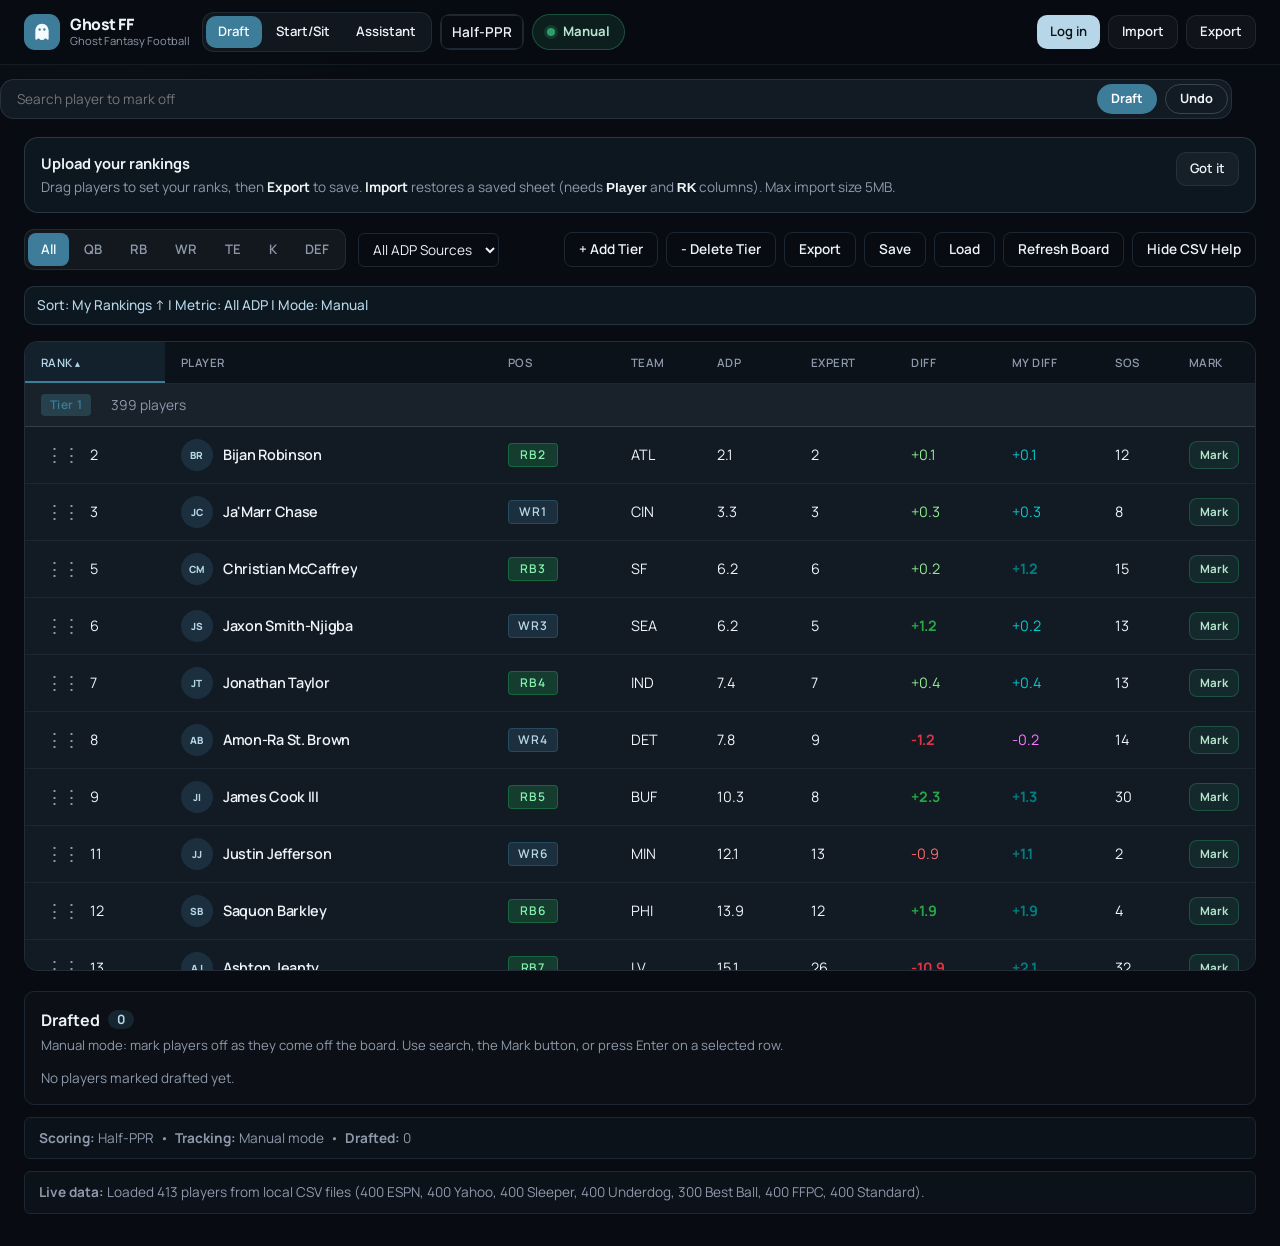
==== commit ed0e51e3: "bug fixes" ====
--- a/index.html
+++ b/index.html
@@ -4,7 +4,7 @@
     <meta charset="UTF-8" />
     <meta name="viewport" content="width=device-width, initial-scale=1.0, viewport-fit=cover" />
     <title>Ghost Fantasy Football</title>
-    <link rel="stylesheet" href="styles.css?v=20260910-photos2" />
+    <link rel="stylesheet" href="styles.css?v=20260912-mobile" />
     <style id="mobile-nav-critical">
       /* Critical mobile nav — inline so it cannot be lost to CSS cache */
       .header-cluster {
@@ -355,6 +355,6 @@
       </div>
     </div>
 
-    <script src="app.js?v=20260910-photos2"></script>
+    <script src="app.js?v=20260910-photos3"></script>
   </body>
 </html>
--- a/styles.css
+++ b/styles.css
@@ -22,6 +22,11 @@
   box-sizing: border-box;
 }
 
+html, body {
+  max-width: 100%;
+  overflow-x: hidden;
+}
+
 body {
   margin: 0;
   background:
@@ -41,6 +46,8 @@
 
 .app-shell {
   min-height: 100vh;
+  min-width: 0;
+  max-width: 100%;
   display: flex;
   flex-direction: column;
 }
@@ -757,6 +764,7 @@
 
 .main-content {
   flex: 1;
+  min-width: 0;
   padding: 18px 24px 32px;
   max-width: 1400px;
   margin: 0 auto;
@@ -834,7 +842,6 @@
   border-radius: 10px;
   background: rgba(183, 214, 232, 0.06);
   border: 1px solid rgba(183, 214, 232, 0.1);
-}
 }
 
 .chip-filter {
@@ -883,6 +890,7 @@
   border: 1px solid rgba(183, 214, 232, 0.1);
   border-radius: 14px;
   overflow: auto;
+  max-width: 100%;
   max-height: 70vh;
 }
 
@@ -1042,12 +1050,22 @@
     min-height: 40px;
   }
 
+  .rankings-table {
+    table-layout: fixed;
+  }
+
   .rankings-table,
   .comparison-table th,
   .comparison-table td {
     padding: 12px 8px;
     font-size: 0.82rem;
   }
+
+  .col-rank { width: 2.6rem; }
+  .col-pos { width: 3.2rem; }
+  .col-adp,
+  .col-expert { width: 3.6rem; }
+  .col-draft-action { width: 3.6rem; }
 
   .rankings-table tbody tr {
     min-height: 48px;
@@ -1192,7 +1210,8 @@
   object-position: top center;
 }
 
-.player-photo.has-photo .player-initials {
+.player-photo.has-photo .player-initials,
+.player-photo:has(img) .player-initials {
   display: none;
 }
 
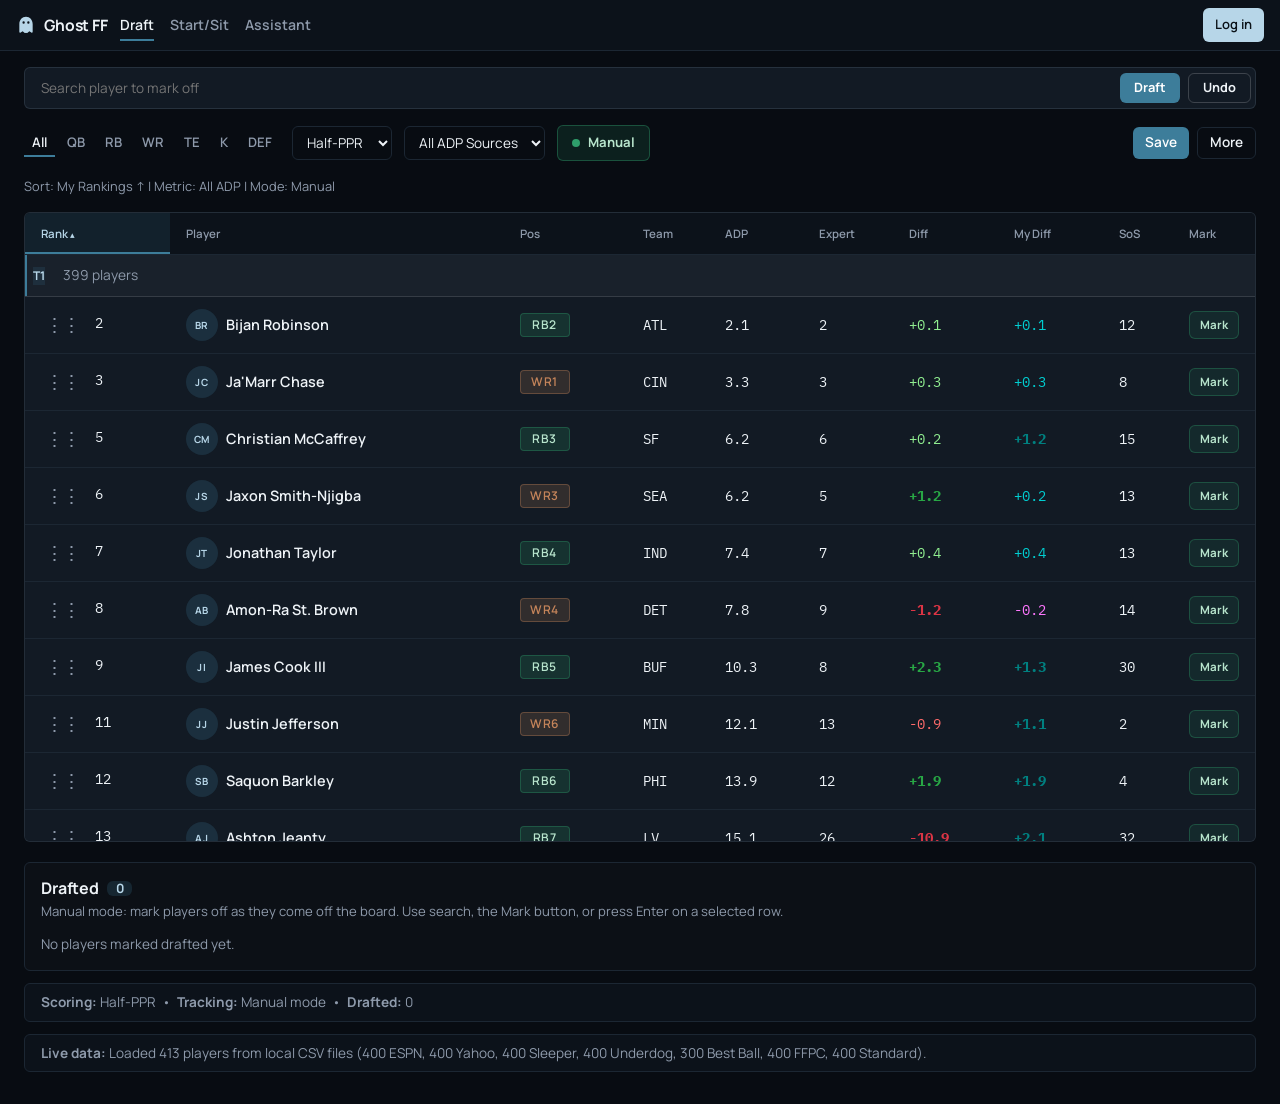
==== commit c9d3a5c7: "fixes to Ui, need more updates on the overall look" ====
--- a/index.html
+++ b/index.html
@@ -4,9 +4,9 @@
     <meta charset="UTF-8" />
     <meta name="viewport" content="width=device-width, initial-scale=1.0, viewport-fit=cover" />
     <title>Ghost Fantasy Football</title>
-    <link rel="stylesheet" href="styles.css?v=20260912-mobile" />
+    <link rel="stylesheet" href="brand.css?v=20260917-sheet" />
+    <link rel="stylesheet" href="styles.css?v=20260917-sheet" />
     <style id="mobile-nav-critical">
-      /* Critical mobile nav — inline so it cannot be lost to CSS cache */
       .header-cluster {
         position: sticky;
         top: 0;
@@ -15,16 +15,14 @@
         flex-direction: row;
         align-items: center;
         gap: 12px;
-        padding: 12px 24px;
-        background: rgba(8, 12, 18, 0.9);
-        border-bottom: 1px solid rgba(183, 214, 232, 0.08);
-        backdrop-filter: blur(18px);
-        -webkit-backdrop-filter: blur(18px);
+        padding: 8px 16px;
+        background: #0c121a;
+        border-bottom: 1px solid #1c2733;
       }
       .top-bar-chrome {
         display: flex;
         align-items: center;
-        gap: 10px;
+        gap: 8px;
         flex: 0 0 auto;
         min-width: 0;
       }
@@ -32,17 +30,16 @@
         display: none;
         align-items: center;
         justify-content: center;
-        gap: 8px;
         min-width: 44px;
         min-height: 40px;
         padding: 0 12px;
-        border: 1px solid rgba(255, 255, 255, 0.2);
-        border-radius: 12px;
-        background: rgba(61, 125, 154, 0.35);
-        color: #f4fbff;
+        border: 1px solid #1c2733;
+        border-radius: 6px;
+        background: transparent;
+        color: #eef3f7;
         font: inherit;
         font-size: 0.85rem;
-        font-weight: 700;
+        font-weight: 600;
         cursor: pointer;
       }
       .nav-expand-chevron {
@@ -52,11 +49,12 @@
         border-right: 2px solid currentColor;
         border-bottom: 2px solid currentColor;
         transform: rotate(45deg);
-        margin-top: -3px;
+        margin-top: -4px;
+        margin-left: 8px;
       }
       .header-cluster.is-nav-open .nav-expand-chevron {
         transform: rotate(-135deg);
-        margin-top: 3px;
+        margin-top: 4px;
       }
       .top-bar-nav {
         display: flex;
@@ -76,20 +74,14 @@
       .draft-dock {
         display: flex;
         align-items: center;
-        flex: 1 1 280px;
-        max-width: 540px;
+        gap: 8px;
         min-width: 0;
-        gap: 8px;
-        margin-left: 0;
-        margin-right: 0;
-      }
-
+      }
       .draft-dock .compact-input {
         width: 100%;
         min-width: 0;
         max-width: 100%;
       }
-
       @media (max-width: 1100px) {
         .header-cluster {
           flex-direction: column !important;
@@ -101,40 +93,24 @@
         .top-bar-chrome {
           width: 100% !important;
           justify-content: space-between !important;
-          min-height: 56px !important;
-          padding: 10px 12px !important;
-          box-sizing: border-box !important;
-        }
-        .nav-expand-toggle {
-          display: inline-flex !important;
-        }
-        .logo-copy p {
-          display: none !important;
-        }
+          min-height: 48px !important;
+          padding: 8px 12px !important;
+        }
+        .nav-expand-toggle { display: inline-flex !important; }
         .top-bar-nav {
           display: none !important;
           flex-direction: column !important;
           width: 100% !important;
           padding: 0 12px 12px !important;
-          box-sizing: border-box !important;
-          border-top: 1px solid rgba(255, 255, 255, 0.08);
-        }
-        .header-cluster.is-nav-open .top-bar-nav {
-          display: flex !important;
-        }
-        .top-bar-nav > * {
-          width: 100% !important;
-        }
+          border-top: 1px solid #1c2733;
+        }
+        .header-cluster.is-nav-open .top-bar-nav { display: flex !important; }
+        .top-bar-nav > * { width: 100% !important; }
         .top-bar-account {
           margin-left: 0 !important;
           flex-direction: column !important;
           align-items: stretch !important;
           width: 100% !important;
-        }
-        .top-bar-account > * {
-          width: 100% !important;
-          min-height: 40px !important;
-          justify-content: center !important;
         }
         .draft-dock {
           position: fixed !important;
@@ -146,19 +122,14 @@
           max-width: none !important;
           flex: none !important;
           margin: 0 !important;
-          padding: 10px 12px calc(10px + env(safe-area-inset-bottom, 0px)) !important;
-          border-radius: 16px 16px 0 0 !important;
-          border: 1px solid rgba(255, 255, 255, 0.12) !important;
+          padding: 8px 12px calc(8px + env(safe-area-inset-bottom, 0px)) !important;
+          border-radius: 6px 6px 0 0 !important;
+          border: 1px solid #1c2733 !important;
           border-bottom: 0 !important;
-          background: rgba(17, 24, 39, 0.98) !important;
-          box-sizing: border-box !important;
-        }
-        .draft-dock[hidden] {
-          display: none !important;
-        }
-        body {
-          padding-bottom: calc(88px + env(safe-area-inset-bottom, 0px)) !important;
-        }
+          background: #121a24 !important;
+        }
+        .draft-dock[hidden] { display: none !important; }
+        body { padding-bottom: calc(72px + env(safe-area-inset-bottom, 0px)) !important; }
       }
     </style>
   </head>
@@ -212,7 +183,6 @@
             <span class="logo-mark" aria-hidden="true"></span>
             <div class="logo-copy">
               <h1>Ghost FF</h1>
-              <p>Ghost Fantasy Football</p>
             </div>
           </a>
           <button type="button" id="nav-expand-toggle" class="nav-expand-toggle" aria-expanded="false" aria-controls="top-bar-nav">
@@ -223,31 +193,15 @@
 
         <div class="top-bar-nav" id="top-bar-nav">
           <nav class="page-nav" aria-label="Ghost FF">
-            <a href="/" class="nav-btn is-current" aria-current="page">Draft</a>
-            <a href="/start-sit" class="nav-btn">Start/Sit</a>
-            <a href="/assistant" class="nav-btn">Assistant</a>
+            <a href="/" class="page-link is-current" aria-current="page">Draft</a>
+            <a href="/start-sit" class="page-link">Start/Sit</a>
+            <a href="/assistant" class="page-link">Assistant</a>
           </nav>
-
-          <div class="nav-control">
-            <select id="scoring-format" class="compact-select nav-select" aria-label="Scoring format">
-              <option value="standard">Standard</option>
-              <option value="half" selected>Half-PPR</option>
-              <option value="ppr">PPR</option>
-              <option value="bestball">Best Ball</option>
-            </select>
-          </div>
-
-          <button id="manual-mode-toggle" type="button" class="manual-mode-btn" aria-pressed="true" title="Toggle manual draft tracking">
-            <span class="manual-mode-dot" aria-hidden="true"></span>
-            <span class="manual-mode-label">Manual</span>
-          </button>
 
           <div class="top-bar-account">
             <span id="user-display" class="user-display"></span>
             <button id="login-button" class="nav-login">Log in</button>
-            <button id="logout-button" class="nav-btn" style="display: none;">Log out</button>
-            <label for="csv-upload" class="nav-btn" id="csv-upload-label">Import</label>
-            <button type="button" id="export-rankings-nav" class="nav-btn">Export</button>
+            <button id="logout-button" class="page-link" style="display: none;">Log out</button>
           </div>
         </div>
 
@@ -270,7 +224,7 @@
       </div>
 
       <div class="main-content">
-        <div id="csv-help" class="csv-help-banner">
+        <div id="csv-help" class="csv-help-banner" style="display: none;">
           <div class="csv-help-copy">
             <strong>Upload your rankings</strong>
             <p>Drag players to set your ranks, then <em>Export</em> to save. <em>Import</em> restores a saved sheet (needs <code>Player</code> and <code>RK</code> columns). Max import size 5MB.</p>
@@ -289,6 +243,12 @@
               <button type="button" class="chip-filter" data-filter="K">K</button>
               <button type="button" class="chip-filter" data-filter="DEF">DEF</button>
             </div>
+            <select id="scoring-format" class="compact-select" aria-label="Scoring format">
+              <option value="standard">Standard</option>
+              <option value="half" selected>Half-PPR</option>
+              <option value="ppr">PPR</option>
+              <option value="bestball">Best Ball</option>
+            </select>
             <div class="adp-selector">
               <select id="adp-source" class="compact-select" aria-label="ADP or expert ranking to show">
                 <option value="all">All ADP Sources</option>
@@ -301,15 +261,25 @@
                 <option value="expert">Expert Rank</option>
               </select>
             </div>
-          </div>
-          <div class="action-buttons">
-            <button id="add-tier" class="ghost compact-button">+ Add Tier</button>
-            <button id="delete-tier" class="ghost compact-button">- Delete Tier</button>
-            <button id="export-rankings" class="ghost compact-button">Export</button>
-            <button id="save-rankings" class="ghost compact-button">Save</button>
-            <button id="apply-saved-rankings" class="ghost compact-button">Load</button>
-            <button id="reset-board" class="ghost compact-button">Refresh Board</button>
-            <button id="toggle-help" class="ghost compact-button">Hide CSV Help</button>
+            <button id="manual-mode-toggle" type="button" class="manual-mode-btn" aria-pressed="true" title="Toggle manual draft tracking">
+              <span class="manual-mode-dot" aria-hidden="true"></span>
+              <span class="manual-mode-label">Manual</span>
+            </button>
+          </div>
+          <div class="board-toolbar">
+            <button id="save-rankings" type="button">Save</button>
+            <details class="board-menu">
+              <summary>More</summary>
+              <div class="board-menu-panel">
+                <button id="add-tier" class="ghost" type="button">Add tier</button>
+                <button id="delete-tier" class="ghost" type="button">Delete tier</button>
+                <label for="csv-upload" id="csv-upload-label">Import</label>
+                <button id="export-rankings" class="ghost" type="button">Export</button>
+                <button id="apply-saved-rankings" class="ghost" type="button">Load</button>
+                <button id="reset-board" class="ghost" type="button">Refresh</button>
+                <button id="toggle-help" class="ghost" type="button">CSV help</button>
+              </div>
+            </details>
           </div>
         </div>
 
@@ -355,6 +325,6 @@
       </div>
     </div>
 
-    <script src="app.js?v=20260910-photos3"></script>
+    <script src="app.js?v=20260917-sheet3"></script>
   </body>
 </html>
--- a/brand.css
+++ b/brand.css
@@ -0,0 +1,123 @@
+/* Ghost FF brand tokens. Load this file first on every Ghost surface. */
+
+@import url("https://fonts.googleapis.com/css2?family=Manrope:wght@400;600;700&family=IBM+Plex+Mono:wght@400;600&display=swap");
+
+:root,
+:host,
+.fds-root {
+  color-scheme: dark;
+
+  --bg: #080c12;
+  --header-bg: #0c121a;
+  --paper: #121a24;
+  --panel: #121a24;
+  --border: #1c2733;
+  --border-soft: rgba(183, 214, 232, 0.12);
+  --text: #eef3f7;
+  --muted: #8e9aab;
+  --accent: #3d7d9a;
+  --accent-hover: #4e91af;
+  --accent-deep: #2f6a86;
+  --ice: #b7d6e8;
+  --on-accent: #f4fbff;
+  --danger: #e07070;
+  --success: #2f9e6b;
+  --warning: #c4a574;
+  --sit: #d07158;
+
+  --pos-qb: #c4a574;
+  --pos-rb: #2f9e6b;
+  --pos-wr: #c4845a;
+  --pos-te: #3d7d9a;
+  --pos-k: #c4a574;
+  --pos-def: #8e9aab;
+  --pos-flex: #b7d6e8;
+
+  --font-sans: "Manrope", "Segoe UI", system-ui, sans-serif;
+  --font-mono: "IBM Plex Mono", ui-monospace, Consolas, monospace;
+  --weight-regular: 400;
+  --weight-medium: 600;
+  --weight-bold: 700;
+  --tracking-header: -0.01em;
+  --leading-body: 1.5;
+  --leading-header: 1.2;
+
+  --radius-sm: 4px;
+  --radius: 6px;
+  --radius-full: 50%;
+
+  --space-1: 4px;
+  --space-2: 8px;
+  --space-3: 12px;
+  --space-4: 16px;
+  --space-5: 20px;
+  --space-6: 24px;
+  --space-8: 32px;
+  --space-10: 40px;
+  --space-12: 48px;
+  --space-16: 64px;
+  --space-24: 96px;
+
+  --fds-bg: var(--bg);
+  --fds-surface: var(--paper);
+  --fds-border: var(--border-soft);
+  --fds-muted: var(--muted);
+  --fds-accent: var(--accent);
+  --fds-green: var(--success);
+
+  --ghost-mark: url("data:image/svg+xml,%3Csvg xmlns='http://www.w3.org/2000/svg' viewBox='0 0 24 24'%3E%3Cpath fill='%23000' fill-rule='evenodd' d='M12 2.2C7.4 2.2 4 6 4 10.9v9.5c0 .8.9 1.2 1.6.7L8 19.6l2.1 1.7c.5.4 1.3.4 1.8 0l.1-.1.1.1c.5.4 1.3.4 1.8 0L16 19.6l2.4 1.5c.7.5 1.6.1 1.6-.7v-9.5C20 6 16.6 2.2 12 2.2zM9.15 10.35a1.4 1.4 0 1 0 0-2.8 1.4 1.4 0 0 0 0 2.8zm5.7 0a1.4 1.4 0 1 0 0-2.8 1.4 1.4 0 0 0 0 2.8z'/%3E%3C/svg%3E");
+}
+
+*,
+*::before,
+*::after {
+  box-sizing: border-box;
+}
+
+html,
+body {
+  max-width: 100%;
+  overflow-x: hidden;
+}
+
+body {
+  margin: 0;
+  background: var(--bg);
+  color: var(--text);
+  font-family: var(--font-sans);
+  font-weight: var(--weight-regular);
+  line-height: var(--leading-body);
+  -webkit-text-size-adjust: 100%;
+}
+
+button,
+input,
+select,
+textarea {
+  font: inherit;
+}
+
+h1, h2, h3, h4 {
+  font-weight: var(--weight-bold);
+  letter-spacing: var(--tracking-header);
+  line-height: var(--leading-header);
+}
+
+code, kbd, pre, samp {
+  font-family: var(--font-mono);
+  font-variant-numeric: tabular-nums;
+}
+
+.rankings-table td.col-rank,
+.rankings-table td.col-adp,
+.rankings-table td.col-expert,
+.rankings-table td.col-adp-diff,
+.rankings-table td.col-personal-diff,
+.rankings-table td.col-sos,
+.rankings-table td.col-team,
+.proj-table td,
+.fds-slate-table,
+.fds-playoff-table {
+  font-family: var(--font-mono);
+  font-variant-numeric: tabular-nums;
+}
--- a/styles.css
+++ b/styles.css
@@ -1,48 +1,4 @@
-@import url('https://fonts.googleapis.com/css2?family=Manrope:wght@400;500;700;800&display=swap');
-
-:root {
-  color-scheme: dark;
-  --bg: #080c12;
-  --header-bg: #0c121a;
-  --border: #1c2733;
-  --text: #eef3f7;
-  --muted: #8e9aab;
-  --accent: #3d7d9a;
-  --accent-hover: #4e91af;
-  --accent-deep: #2f6a86;
-  --ice: #b7d6e8;
-  --paper: #121a24;
-  --panel: #121a24;
-  --danger: #e07070;
-  --success: #2f9e6b;
-  --ghost-mark: url("data:image/svg+xml,%3Csvg xmlns='http://www.w3.org/2000/svg' viewBox='0 0 24 24'%3E%3Cpath fill='%23000' fill-rule='evenodd' d='M12 2.2C7.4 2.2 4 6 4 10.9v9.5c0 .8.9 1.2 1.6.7L8 19.6l2.1 1.7c.5.4 1.3.4 1.8 0l.1-.1.1.1c.5.4 1.3.4 1.8 0L16 19.6l2.4 1.5c.7.5 1.6.1 1.6-.7v-9.5C20 6 16.6 2.2 12 2.2zM9.15 10.35a1.4 1.4 0 1 0 0-2.8 1.4 1.4 0 0 0 0 2.8zm5.7 0a1.4 1.4 0 1 0 0-2.8 1.4 1.4 0 0 0 0 2.8z'/%3E%3C/svg%3E");
-}
-
-* {
-  box-sizing: border-box;
-}
-
-html, body {
-  max-width: 100%;
-  overflow-x: hidden;
-}
-
-body {
-  margin: 0;
-  background:
-    radial-gradient(900px 420px at 8% -10%, rgba(61, 125, 154, 0.16), transparent 55%),
-    var(--bg);
-  color: var(--text);
-  font-family: "Manrope", "Segoe UI", sans-serif;
-  line-height: 1.5;
-  -webkit-text-size-adjust: 100%;
-}
-
-button,
-input,
-select {
-  font: inherit;
-}
+/* Layout and components. Tokens live in brand.css — load that file first. */
 
 .app-shell {
   min-height: 100vh;
@@ -55,24 +11,24 @@
 .ghost-main {
   width: min(1080px, calc(100% - 32px));
   margin: 0 auto;
-  padding: 36px 0 96px;
+  padding: 32px 0 96px;
 }
 
 .ghost-hero {
   max-width: 40rem;
-  margin-bottom: 28px;
+  margin-bottom: 32px;
 }
 
 .ghost-hero h2 {
-  margin: 0 0 10px;
+  margin: 0 0 8px;
   font-size: clamp(1.55rem, 3.2vw, 2.15rem);
   font-weight: 700;
-  letter-spacing: -0.035em;
-  line-height: 1.18;
+  letter-spacing: var(--tracking-header);
+  line-height: 1.2;
 }
 
 .ghost-kicker {
-  margin: 0 0 10px;
+  margin: 0 0 8px;
   color: var(--ice);
   font-size: 0.82rem;
   font-weight: 700;
@@ -87,21 +43,21 @@
 
 .copy-row .ghost-copy {
   padding: 8px 12px;
-  border-radius: 10px;
+  border-radius: var(--radius);
   border: 1px solid rgba(183, 214, 232, 0.12);
   font-size: 0.9rem;
 }
 
 .ghost-panel {
-  padding: 20px 22px;
-  margin-bottom: 14px;
-  border: 1px solid rgba(183, 214, 232, 0.12);
-  border-radius: 16px;
+  padding: 20px 24px;
+  margin-bottom: 16px;
+  border: 1px solid var(--border-soft);
+  border-radius: var(--radius);
   background: var(--paper);
 }
 
 .ghost-panel h2 {
-  margin: 0 0 10px;
+  margin: 0 0 8px;
   font-size: 1.05rem;
 }
 
@@ -131,15 +87,16 @@
 }
 
 .ghost-copy {
-  font-family: ui-monospace, Consolas, monospace;
+  font-family: var(--font-mono);
+  font-variant-numeric: tabular-nums;
   background: #0b1118;
-  padding: 2px 6px;
-  border-radius: 6px;
+  padding: 4px 8px;
+  border-radius: var(--radius);
 }
 
 .copy-row .ghost-copy {
   padding: 8px 12px;
-  border-radius: 10px;
+  border-radius: var(--radius);
   border: 1px solid rgba(183, 214, 232, 0.12);
   font-size: 0.9rem;
 }
@@ -152,12 +109,10 @@
   display: flex;
   flex-direction: row;
   align-items: center;
-  gap: 14px;
-  padding: 12px 24px;
-  background: rgba(8, 12, 18, 0.88);
-  border-bottom: 1px solid rgba(183, 214, 232, 0.08);
-  backdrop-filter: blur(20px);
-  -webkit-backdrop-filter: blur(20px);
+  gap: 16px;
+  padding: 8px 16px;
+  background: var(--header-bg);
+  border-bottom: 1px solid var(--border);
   height: auto;
   overflow: visible;
 }
@@ -165,7 +120,7 @@
 .top-bar-chrome {
   display: flex;
   align-items: center;
-  gap: 10px;
+  gap: 8px;
   flex: 0 0 auto;
   min-width: 0;
 }
@@ -173,7 +128,7 @@
 .logo-section {
   display: flex;
   align-items: center;
-  gap: 10px;
+  gap: 8px;
   flex: 0 0 auto;
   min-width: 0;
 }
@@ -186,11 +141,11 @@
 .logo-mark {
   display: grid;
   place-items: center;
-  width: 36px;
-  height: 36px;
-  border-radius: 11px;
-  background: var(--accent);
-  color: #f4fbff;
+  width: 20px;
+  height: 20px;
+  border-radius: 0;
+  background: transparent;
+  color: var(--ice);
   font-size: 0;
 }
 
@@ -210,17 +165,15 @@
 .logo-section h1 {
   margin: 0;
   font-size: 0.98rem;
-  font-weight: 800;
-  letter-spacing: -0.03em;
-  line-height: 1.15;
+  font-weight: 700;
+  letter-spacing: var(--tracking-header);
+  line-height: 1.2;
   color: var(--text);
   white-space: nowrap;
 }
 
 .logo-copy p {
-  margin: 0;
-  font-size: 0.7rem;
-  color: var(--muted);
+  display: none;
 }
 
 /* Visible by default; hidden only on wide desktops */
@@ -233,12 +186,12 @@
   min-width: 44px;
   min-height: 40px;
   padding: 0 12px;
-  border: 1px solid rgba(255, 255, 255, 0.14);
-  border-radius: 12px;
-  background: rgba(255, 255, 255, 0.06);
+  border: 1px solid var(--border);
+  border-radius: var(--radius);
+  background: transparent;
   color: var(--text);
   font-size: 0.82rem;
-  font-weight: 700;
+  font-weight: 600;
   cursor: pointer;
 }
 
@@ -262,7 +215,7 @@
   display: flex;
   flex-direction: row;
   align-items: center;
-  gap: 10px;
+  gap: 8px;
   flex: 1 1 auto;
   min-width: 0;
 }
@@ -270,28 +223,36 @@
 .page-nav {
   display: inline-flex;
   align-items: center;
-  gap: 2px;
-  padding: 3px;
-  border-radius: 12px;
-  background: rgba(183, 214, 232, 0.06);
-  border: 1px solid rgba(183, 214, 232, 0.1);
-}
-
-.page-nav .nav-btn {
+  gap: 16px;
+  padding: 0;
   border: 0;
   background: transparent;
+}
+
+.page-link {
+  display: inline-flex;
+  align-items: center;
   min-height: 32px;
-  padding: 0 12px;
-}
-
-.page-nav .nav-btn:hover {
-  background: rgba(183, 214, 232, 0.08);
-  border-color: transparent;
-}
-
-.page-nav .nav-btn.is-current {
-  background: var(--accent);
-  color: #f4fbff;
+  padding: 0;
+  border: 0;
+  border-radius: 0;
+  background: transparent;
+  color: var(--muted);
+  font-size: 0.88rem;
+  font-weight: 600;
+  text-decoration: none;
+  cursor: pointer;
+  box-shadow: none;
+}
+
+.page-link:hover {
+  color: var(--text);
+  background: transparent;
+}
+
+.page-link.is-current {
+  color: var(--text);
+  box-shadow: inset 0 -2px 0 var(--accent);
 }
 
 .header-cluster.is-nav-open .nav-expand-chevron,
@@ -318,11 +279,11 @@
   max-width: none;
   min-width: 0;
   gap: 8px;
-  margin: 14px auto 0;
+  margin: 16px auto 0;
   padding: 6px 8px 6px 12px;
   background: var(--paper);
   border: 1px solid rgba(183, 214, 232, 0.12);
-  border-radius: 14px;
+  border-radius: var(--radius);
 }
 
 .draft-dock[hidden] {
@@ -415,10 +376,13 @@
   .page-nav {
     width: 100%;
     display: flex;
-  }
-
-  .page-nav .nav-btn {
-    flex: 1;
+    flex-direction: column;
+    align-items: flex-start;
+    gap: 8px;
+  }
+
+  .page-nav .page-link {
+    min-height: 40px;
   }
 
   .top-bar-account {
@@ -436,7 +400,7 @@
   min-width: 0;
   background: rgba(255, 255, 255, 0.04);
   border: 1px solid rgba(183, 214, 232, 0.1);
-  border-radius: 10px;
+  border-radius: var(--radius);
 }
 
 .nav-control {
@@ -446,14 +410,14 @@
 .nav-search {
   flex: 1 1 280px;
   max-width: 420px;
-  padding: 3px 3px 3px 4px;
+  padding: 4px;
 }
 
 .draft-dock.nav-search {
   flex: 0 1 auto;
   width: min(1400px, calc(100% - 48px));
   max-width: none;
-  border-radius: 14px;
+  border-radius: var(--radius);
   background: var(--paper);
   border: 1px solid rgba(183, 214, 232, 0.12);
 }
@@ -467,13 +431,13 @@
   appearance: none;
   -webkit-appearance: none;
   min-height: 36px;
-  padding: 0 34px 0 14px;
+  padding: 0 32px 0 12px;
   border: 0;
   background: transparent url("data:image/svg+xml,%3Csvg xmlns='http://www.w3.org/2000/svg' width='12' height='12' viewBox='0 0 12 12'%3E%3Cpath fill='%239ca3af' d='M3 4.5L6 8l3-3.5'/%3E%3C/svg%3E") no-repeat right 12px center;
   color: var(--text);
   font-size: 0.85rem;
   font-weight: 600;
-  border-radius: 999px;
+  border-radius: var(--radius);
   cursor: pointer;
 }
 
@@ -505,7 +469,7 @@
   flex: 0 0 auto;
   min-height: 30px;
   padding: 0 14px;
-  border-radius: 999px;
+  border-radius: var(--radius);
   font-size: 0.8rem;
   font-weight: 700;
   white-space: nowrap;
@@ -534,7 +498,7 @@
   min-height: 36px;
   padding: 0 14px;
   border: 1px solid rgba(255, 255, 255, 0.12);
-  border-radius: 999px;
+  border-radius: var(--radius);
   background: rgba(255, 255, 255, 0.04);
   color: var(--muted);
   font-size: 0.82rem;
@@ -568,8 +532,7 @@
 }
 
 .manual-mode-btn.is-enabled .manual-mode-dot {
-  background: #2f9e6b;
-  box-shadow: 0 0 0 3px rgba(47, 158, 107, 0.22);
+  background: var(--success);
 }
 
 .manual-search-wrap {
@@ -588,7 +551,7 @@
   overflow-y: auto;
   padding: 6px;
   border: 1px solid rgba(255, 255, 255, 0.12);
-  border-radius: 12px;
+  border-radius: var(--radius);
   background: #111827;
   box-shadow: 0 12px 28px rgba(0, 0, 0, 0.45);
 }
@@ -597,11 +560,11 @@
   display: grid;
   grid-template-columns: 26px minmax(0, 1fr) auto;
   align-items: center;
-  gap: 10px;
+  gap: 8px;
   width: 100%;
   padding: 8px 10px;
   border: 0;
-  border-radius: 8px;
+  border-radius: var(--radius);
   background: transparent;
   color: var(--text);
   text-align: left;
@@ -636,8 +599,8 @@
   align-items: center;
   justify-content: center;
   min-height: 34px;
-  padding: 0 13px;
-  border-radius: 10px;
+  padding: 0 12px;
+  border-radius: var(--radius);
   font-size: 0.82rem;
   font-weight: 600;
   cursor: pointer;
@@ -733,8 +696,8 @@
 }
 
 .compact-button {
-  padding: 6px 14px;
-  border-radius: 8px;
+  padding: 8px 16px;
+  border-radius: var(--radius);
   font-size: 0.85rem;
   font-weight: 600;
   min-height: 32px;
@@ -765,7 +728,7 @@
 .main-content {
   flex: 1;
   min-width: 0;
-  padding: 18px 24px 32px;
+  padding: 16px 24px 32px;
   max-width: 1400px;
   margin: 0 auto;
   width: 100%;
@@ -777,10 +740,10 @@
   justify-content: space-between;
   gap: 16px;
   margin-bottom: 16px;
-  padding: 14px 16px;
+  padding: 16px 16px;
   background: rgba(61, 125, 154, 0.1);
   border: 1px solid rgba(183, 214, 232, 0.16);
-  border-radius: 14px;
+  border-radius: var(--radius);
 }
 
 .csv-help-copy {
@@ -809,7 +772,7 @@
 }
 
 .csv-help-copy code {
-  font-family: "Segoe UI", sans-serif;
+  font-family: var(--font-mono);
   font-weight: 600;
 }
 
@@ -836,59 +799,132 @@
 
 .position-filters {
   display: flex;
-  gap: 2px;
+  gap: 4px;
   flex-wrap: wrap;
-  padding: 3px;
-  border-radius: 10px;
-  background: rgba(183, 214, 232, 0.06);
-  border: 1px solid rgba(183, 214, 232, 0.1);
+  padding: 0;
+  border: 0;
+  background: transparent;
 }
 
 .chip-filter {
-  padding: 6px 12px;
-  border: 1px solid transparent;
+  padding: 4px 8px;
+  border: 0;
   background: transparent;
   color: var(--muted);
-  border-radius: 8px;
+  border-radius: 0;
   font-size: 0.82rem;
   font-weight: 600;
   cursor: pointer;
-  transition: background 0.15s ease, color 0.15s ease;
 }
 
 .chip-filter:hover {
   color: var(--text);
-  background: rgba(183, 214, 232, 0.08);
+  background: transparent;
 }
 
 .chip-filter.is-active {
-  background: var(--accent);
-  color: #f4fbff;
-  border-color: transparent;
-}
-
-.action-buttons {
+  background: transparent;
+  color: var(--text);
+  box-shadow: inset 0 -2px 0 var(--accent);
+}
+
+.action-buttons,
+.board-toolbar {
   display: flex;
   flex-wrap: wrap;
   gap: 8px;
   align-items: center;
 }
 
+.board-menu {
+  position: relative;
+}
+
+.board-toolbar #save-rankings {
+  min-height: 32px;
+  height: 32px;
+  padding: 0 12px;
+  font-size: 0.85rem;
+  font-weight: 600;
+  line-height: 1;
+  box-sizing: border-box;
+}
+
+.board-menu summary {
+  list-style: none;
+  cursor: pointer;
+  min-height: 32px;
+  height: 32px;
+  padding: 0 12px;
+  border: 1px solid var(--border);
+  border-radius: var(--radius);
+  color: var(--text);
+  font-weight: 600;
+  font-size: 0.85rem;
+  line-height: 1;
+  display: inline-flex;
+  align-items: center;
+  user-select: none;
+  box-sizing: border-box;
+}
+
+.board-menu summary::-webkit-details-marker {
+  display: none;
+}
+
+.board-menu-panel {
+  position: absolute;
+  right: 0;
+  top: calc(100% + 4px);
+  z-index: 30;
+  min-width: 160px;
+  display: grid;
+  gap: 4px;
+  padding: 8px;
+  background: var(--paper);
+  border: 1px solid var(--border);
+  border-radius: var(--radius);
+}
+
+.board-menu-panel button,
+.board-menu-panel label {
+  display: flex;
+  align-items: center;
+  width: 100%;
+  margin: 0;
+  min-height: 32px;
+  padding: 0 8px;
+  border: 1px solid var(--border);
+  border-radius: var(--radius);
+  background: transparent;
+  color: var(--text);
+  font: inherit;
+  font-size: 0.85rem;
+  font-weight: 600;
+  text-align: left;
+  cursor: pointer;
+}
+
+.board-menu-panel button:hover,
+.board-menu-panel label:hover {
+  background: rgba(183, 214, 232, 0.08);
+}
+
 .ranking-status-bar {
-  padding: 8px 12px;
-  background: rgba(61, 125, 154, 0.1);
-  border: 1px solid rgba(183, 214, 232, 0.14);
-  border-radius: 10px;
-  margin-bottom: 16px;
-  font-size: 0.85rem;
-  color: var(--ice);
-  font-weight: 500;
+  padding: 0 0 8px;
+  background: transparent;
+  border: 0;
+  border-radius: 0;
+  margin-bottom: 8px;
+  font-size: 0.8rem;
+  color: var(--muted);
+  font-weight: 400;
 }
 
 .table-container {
   background: var(--paper);
   border: 1px solid rgba(183, 214, 232, 0.1);
-  border-radius: 14px;
+  border-radius: var(--radius);
   overflow: auto;
   max-width: 100%;
   max-height: 70vh;
@@ -914,13 +950,24 @@
 }
 
 .rankings-table th {
+  font-family: var(--font-sans);
   font-size: 0.72rem;
   font-weight: 600;
-  letter-spacing: 0.04em;
-  text-transform: uppercase;
+  letter-spacing: 0;
+  text-transform: none;
   color: var(--muted);
   cursor: pointer;
   user-select: none;
+}
+
+.player-rank {
+  display: none;
+  font-family: var(--font-mono);
+  font-variant-numeric: tabular-nums;
+  font-weight: 600;
+  color: var(--muted);
+  min-width: 1.5rem;
+  flex: 0 0 auto;
 }
 
 .rankings-table th:hover {
@@ -942,7 +989,7 @@
   content: ' ▴';
 }
 
-/* Phone: Rank, Player, Pos, metric, Mark */
+/* Phone: Rank, Player, metric, Mark */
 @media (max-width: 768px) {
   .col-team,
   .col-adp-diff,
@@ -951,6 +998,14 @@
     display: none;
   }
 
+  .th-full {
+    display: none;
+  }
+
+  .th-short {
+    display: inline;
+  }
+
   body.compact-metric-expert .col-adp {
     display: none;
   }
@@ -1041,7 +1096,7 @@
   .chip-filter {
     flex: 0 0 auto;
     min-height: 40px;
-    padding: 8px 14px;
+    padding: 8px 12px;
     font-size: 0.9rem;
   }
 
@@ -1052,20 +1107,28 @@
 
   .rankings-table {
     table-layout: fixed;
-  }
-
-  .rankings-table,
+    width: 100%;
+  }
+
+  .rankings-table th,
+  .rankings-table td,
   .comparison-table th,
   .comparison-table td {
-    padding: 12px 8px;
+    padding: 8px;
     font-size: 0.82rem;
-  }
-
-  .col-rank { width: 2.6rem; }
-  .col-pos { width: 3.2rem; }
+    overflow: hidden;
+  }
+
+  .rankings-table th {
+    white-space: nowrap;
+    text-overflow: ellipsis;
+  }
+
+  .col-rank { width: 3rem; }
+  .col-player { width: auto; }
   .col-adp,
-  .col-expert { width: 3.6rem; }
-  .col-draft-action { width: 3.6rem; }
+  .col-expert { width: 3.5rem; }
+  .col-draft-action { width: 3.5rem; }
 
   .rankings-table tbody tr {
     min-height: 48px;
@@ -1073,28 +1136,28 @@
 
   .rankings-table td.col-rank,
   .rankings-table th.col-rank {
-    padding-left: 10px;
+    padding-left: 8px;
     white-space: nowrap;
   }
 
   .player-name {
+    flex: 1 1 auto;
+    min-width: 0;
     font-size: 0.92rem;
   }
 
   .pos-pill {
     font-size: 0.75rem;
     padding: 4px 8px;
+    min-width: 0;
   }
 
   .row-draft-btn {
     min-height: 40px;
-    min-width: 56px;
-    padding: 0 12px;
-    font-size: 0.8rem;
-  }
-
-  .col-draft-action {
-    width: 68px;
+    min-width: 0;
+    width: 100%;
+    padding: 0 8px;
+    font-size: 0.75rem;
   }
 
   .drag-handle {
@@ -1174,8 +1237,12 @@
 .player-cell {
   display: flex;
   align-items: center;
-  gap: 10px;
+  gap: 8px;
   min-width: 0;
+}
+
+.player-rank {
+  display: none;
 }
 
 .player-photo {
@@ -1190,12 +1257,12 @@
   background: rgba(61, 125, 154, 0.22);
   color: var(--ice);
   font-size: 0.62rem;
-  font-weight: 800;
+  font-weight: 700;
   letter-spacing: 0.02em;
 }
 
 .player-photo.is-dst {
-  border-radius: 8px;
+  border-radius: var(--radius);
   padding: 4px;
   background: rgba(8, 12, 18, 0.55);
 }
@@ -1217,7 +1284,7 @@
 
 .player-photo.is-dst img {
   object-fit: contain;
-  padding: 3px;
+  padding: 4px;
 }
 
 .player-photo.is-chip,
@@ -1228,9 +1295,9 @@
 }
 
 .player-name {
+  flex: 1 1 auto;
   min-width: 0;
   font-weight: 600;
-  letter-spacing: -0.02em;
   overflow: hidden;
   text-overflow: ellipsis;
   white-space: nowrap;
@@ -1246,7 +1313,7 @@
   padding: 16px;
   background: var(--bg);
   border: 1px solid var(--border);
-  border-radius: 8px;
+  border-radius: var(--radius);
 }
 
 .drafted-section {
@@ -1254,7 +1321,7 @@
   padding: 16px;
   background: rgba(255, 255, 255, 0.02);
   border: 1px solid var(--border);
-  border-radius: 10px;
+  border-radius: var(--radius);
 }
 
 .drafted-section-header {
@@ -1278,7 +1345,7 @@
   justify-content: center;
   min-width: 1.6rem;
   padding: 0 6px;
-  border-radius: 999px;
+  border-radius: var(--radius);
   background: rgba(61, 125, 154, 0.2);
   color: var(--ice);
   font-size: 0.8rem;
@@ -1305,7 +1372,7 @@
   gap: 8px;
   padding: 4px 8px 4px 4px;
   border: 1px solid rgba(255, 255, 255, 0.1);
-  border-radius: 999px;
+  border-radius: var(--radius);
   background: rgba(255, 255, 255, 0.04);
   font-size: 0.82rem;
 }
@@ -1331,7 +1398,7 @@
   min-height: 24px;
   padding: 0 8px;
   border: 0;
-  border-radius: 999px;
+  border-radius: var(--radius);
   background: rgba(239, 68, 68, 0.15);
   color: #fca5a5;
   font-size: 0.72rem;
@@ -1352,7 +1419,7 @@
   min-height: 28px;
   padding: 0 10px;
   border: 1px solid rgba(47, 158, 107, 0.35);
-  border-radius: 8px;
+  border-radius: var(--radius);
   background: rgba(47, 158, 107, 0.12);
   color: #b7e4cc;
   font-size: 0.72rem;
@@ -1460,70 +1527,91 @@
 
 /* Position-specific colors */
 .pos-pill.pos-qb {
-  background: rgba(239, 68, 68, 0.2);
-  color: #fca5a5;
-  border: 1px solid rgba(239, 68, 68, 0.3);
+  background: rgba(196, 165, 116, 0.18);
+  color: var(--pos-qb);
+  border: 1px solid rgba(196, 165, 116, 0.35);
 }
 
 .pos-pill.pos-rb {
-  background: rgba(34, 197, 94, 0.2);
-  color: #86efac;
-  border: 1px solid rgba(34, 197, 94, 0.3);
+  background: rgba(47, 158, 107, 0.18);
+  color: #b7e4cc;
+  border: 1px solid rgba(47, 158, 107, 0.35);
 }
 
 .pos-pill.pos-wr {
+  background: rgba(196, 132, 90, 0.18);
+  color: var(--pos-wr);
+  border: 1px solid rgba(196, 132, 90, 0.35);
+}
+
+.pos-pill.pos-te {
   background: rgba(61, 125, 154, 0.22);
   color: var(--ice);
   border: 1px solid rgba(61, 125, 154, 0.35);
 }
 
-.pos-pill.pos-te {
-  background: rgba(168, 85, 247, 0.2);
-  color: #c4b5fd;
-  border: 1px solid rgba(168, 85, 247, 0.3);
-}
-
 .pos-pill.pos-k {
-  background: rgba(251, 191, 36, 0.2);
-  color: #fcd34d;
-  border: 1px solid rgba(251, 191, 36, 0.3);
+  background: rgba(196, 165, 116, 0.14);
+  color: var(--pos-k);
+  border: 1px solid rgba(196, 165, 116, 0.3);
 }
 
 .pos-pill.pos-def {
-  background: rgba(107, 114, 128, 0.2);
-  color: #d1d5db;
-  border: 1px solid rgba(107, 114, 128, 0.3);
+  background: rgba(142, 154, 171, 0.16);
+  color: var(--pos-def);
+  border: 1px solid rgba(142, 154, 171, 0.3);
 }
 
 .pos-pill.pos-flex {
-  background: rgba(236, 72, 153, 0.2);
-  color: #f9a8d4;
-  border: 1px solid rgba(236, 72, 153, 0.3);
+  background: rgba(183, 214, 232, 0.14);
+  color: var(--pos-flex);
+  border: 1px solid rgba(183, 214, 232, 0.28);
 }
 
 .tier-pill {
   display: inline-flex;
   align-items: center;
   justify-content: center;
-  border-radius: 4px;
-  padding: 2px 8px;
+  border-radius: 0;
+  padding: 0;
   font-size: 0.75rem;
-  font-weight: 600;
-  letter-spacing: 0.05em;
-  background: rgba(255, 255, 255, 0.1);
-  min-width: 50px;
-}
-
-.tier-pill.t1 { background: rgba(110, 231, 249, 0.16); color: var(--accent); }
-.tier-pill.t2 { background: rgba(122, 201, 255, 0.16); color: #94cfff; }
-.tier-pill.t3 { background: rgba(125, 139, 255, 0.16); color: #a2adff; }
-.tier-pill.t4 { background: rgba(151, 117, 255, 0.16); color: #bfa7ff; }
-.tier-pill.t5 { background: rgba(255, 153, 102, 0.16); color: #ffb47a; }
-.tier-pill.t6 { background: rgba(255, 107, 107, 0.16); color: var(--danger); }
-.tier-pill.t7 { background: rgba(255, 214, 102, 0.16); color: #ffd36a; }
-.tier-pill.t8 { background: rgba(131, 205, 146, 0.16); color: #b4e4b8; }
-.tier-pill.t9 { background: rgba(255, 125, 175, 0.16); color: #ffb1cf; }
-.tier-pill.t10 { background: rgba(255, 255, 255, 0.1); color: #e8ecf5; }
+  font-weight: 700;
+  letter-spacing: 0;
+  background: transparent;
+  min-width: 0;
+  color: var(--ice);
+}
+
+.tier-pill.t1,
+.tier-pill.t2,
+.tier-pill.t3,
+.tier-pill.t4,
+.tier-pill.t5,
+.tier-pill.t6,
+.tier-pill.t7,
+.tier-pill.t8,
+.tier-pill.t9,
+.tier-pill.t10 {
+  background: transparent;
+}
+
+.tier-divider td {
+  padding: 8px;
+  background: transparent;
+  border-bottom: 1px solid var(--border);
+  box-shadow: inset 2px 0 0 var(--accent);
+}
+
+.tier-pill.t1 { background: rgba(61, 125, 154, 0.16); color: var(--ice); }
+.tier-pill.t2 { background: rgba(183, 214, 232, 0.12); color: var(--ice); }
+.tier-pill.t3 { background: rgba(142, 154, 171, 0.16); color: var(--muted); }
+.tier-pill.t4 { background: rgba(196, 165, 116, 0.16); color: var(--warning); }
+.tier-pill.t5 { background: rgba(196, 132, 90, 0.16); color: var(--pos-wr); }
+.tier-pill.t6 { background: rgba(224, 112, 112, 0.16); color: var(--danger); }
+.tier-pill.t7 { background: rgba(196, 165, 116, 0.12); color: var(--warning); }
+.tier-pill.t8 { background: rgba(47, 158, 107, 0.16); color: var(--success); }
+.tier-pill.t9 { background: rgba(183, 214, 232, 0.08); color: var(--muted); }
+.tier-pill.t10 { background: rgba(255, 255, 255, 0.08); color: var(--text); }
 
 .tier-divider {
   cursor: pointer;
@@ -1548,7 +1636,7 @@
 .tier-bar {
   display: flex;
   align-items: center;
-  gap: 10px;
+  gap: 8px;
   width: 100%;
 }
 
@@ -1559,7 +1647,7 @@
 }
 
 .status-bar {
-  padding: 10px 14px;
+  padding: 8px 16px;
   background: var(--header-bg);
   border: 1px solid var(--border);
   border-radius: 6px;
@@ -1570,7 +1658,7 @@
 
 button {
   border: none;
-  border-radius: 8px;
+  border-radius: var(--radius);
   padding: 8px 16px;
   cursor: pointer;
   background: var(--accent);
@@ -1619,7 +1707,7 @@
 .modal-content {
   background: var(--header-bg);
   border: 1px solid var(--border);
-  border-radius: 12px;
+  border-radius: var(--radius);
   padding: 24px;
   max-width: 400px;
   width: 90%;
@@ -1669,7 +1757,7 @@
 .modal-content {
   background: var(--panel);
   border: 1px solid rgba(255, 255, 255, 0.1);
-  border-radius: 20px;
+  border-radius: var(--radius);
   padding: 32px;
   max-width: 400px;
   width: 90%;
@@ -1728,7 +1816,7 @@
   background: rgba(16, 185, 129, 0.14);
   color: var(--success);
   font-size: 1.35rem;
-  font-weight: 800;
+  font-weight: 700;
 }
 
 .notice-modal.is-error .notice-modal-icon {
@@ -1759,3 +1847,145 @@
 .login-section button {
   min-width: 80px;
 }
+
+button.page-link {
+  background: transparent;
+  color: var(--muted);
+  border: 0;
+  box-shadow: none;
+}
+
+button.page-link:hover {
+  color: var(--text);
+  background: transparent;
+}
+
+/* Phone board — last so it wins over earlier table/button rules */
+@media (max-width: 768px) {
+  .filters-bar {
+    flex-direction: column;
+    align-items: stretch;
+    gap: 8px;
+    margin-bottom: 8px;
+  }
+
+  .filters-bar-main {
+    flex-wrap: wrap;
+    gap: 8px;
+  }
+
+  .position-filters {
+    flex-wrap: nowrap;
+    overflow-x: auto;
+    width: 100%;
+    scrollbar-width: none;
+  }
+
+  .position-filters::-webkit-scrollbar {
+    display: none;
+  }
+
+  .chip-filter {
+    flex: 0 0 auto;
+    min-height: 32px;
+    padding: 4px 8px;
+  }
+
+  .board-toolbar {
+    justify-content: flex-end;
+  }
+
+  .action-buttons .compact-button {
+    flex: none;
+    min-height: 32px;
+  }
+
+  .col-rank,
+  .col-team,
+  .col-adp-diff,
+  .col-personal-diff,
+  .col-sos {
+    display: none;
+  }
+
+  body.compact-metric-expert .col-adp {
+    display: none;
+  }
+
+  body.compact-metric-adp .col-expert {
+    display: none;
+  }
+
+  .player-rank {
+    display: inline-block;
+  }
+
+  .drag-handle {
+    display: none !important;
+  }
+
+  .table-container {
+    max-height: none;
+  }
+
+  .rankings-table {
+    table-layout: fixed;
+    width: 100%;
+  }
+
+  .rankings-table th,
+  .rankings-table td {
+    padding: 8px 4px;
+    overflow: hidden;
+  }
+
+  .rankings-table th {
+    white-space: nowrap;
+  }
+
+  .col-player {
+    width: auto;
+  }
+
+  .col-pos {
+    width: 3.5rem;
+    max-width: 3.5rem;
+  }
+
+  .col-adp,
+  .col-expert {
+    width: 3rem;
+    max-width: 3rem;
+  }
+
+  .col-draft-action {
+    width: 3.5rem;
+    max-width: 3.5rem;
+  }
+
+  .row-draft-btn {
+    min-width: 0;
+    width: 100%;
+    min-height: 32px;
+    height: 32px;
+    padding: 0 4px;
+    font-size: 0.72rem;
+    font-weight: 700;
+    white-space: nowrap;
+  }
+
+  .player-name {
+    flex: 1 1 auto;
+    min-width: 0;
+  }
+
+  .pos-pill {
+    min-width: 0;
+    padding: 2px 4px;
+  }
+
+  .main-content {
+    padding: 12px 12px 8px;
+  }
+}
+
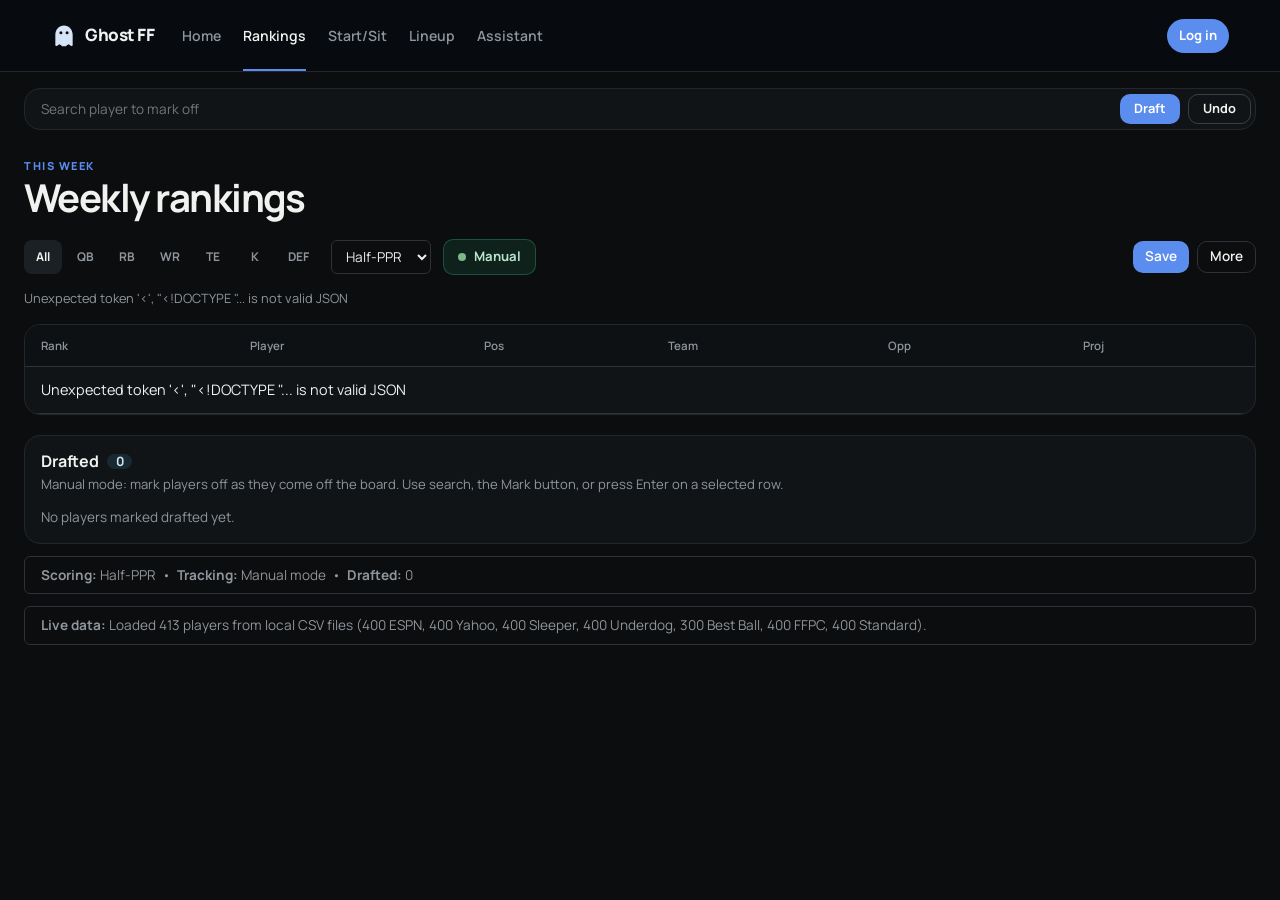
==== commit 41553855: "New features update." ====
--- a/index.html
+++ b/index.html
@@ -4,8 +4,8 @@
     <meta charset="UTF-8" />
     <meta name="viewport" content="width=device-width, initial-scale=1.0, viewport-fit=cover" />
     <title>Ghost Fantasy Football</title>
-    <link rel="stylesheet" href="brand.css?v=20260917-sheet" />
-    <link rel="stylesheet" href="styles.css?v=20260917-sheet" />
+    <link rel="stylesheet" href="brand.css?v=20261002-theme" />
+    <link rel="stylesheet" href="styles.css?v=20261008-weekly" />
     <style id="mobile-nav-critical">
       .header-cluster {
         position: sticky;
@@ -16,8 +16,8 @@
         align-items: center;
         gap: 12px;
         padding: 8px 16px;
-        background: #0c121a;
-        border-bottom: 1px solid #1c2733;
+        background: #0b0d0f;
+        border-bottom: 1px solid #22272b;
       }
       .top-bar-chrome {
         display: flex;
@@ -33,10 +33,10 @@
         min-width: 44px;
         min-height: 40px;
         padding: 0 12px;
-        border: 1px solid #1c2733;
-        border-radius: 6px;
+        border: 1px solid #2c3237;
+        border-radius: 10px;
         background: transparent;
-        color: #eef3f7;
+        color: #f1f2ef;
         font: inherit;
         font-size: 0.85rem;
         font-weight: 600;
@@ -102,7 +102,7 @@
           flex-direction: column !important;
           width: 100% !important;
           padding: 0 12px 12px !important;
-          border-top: 1px solid #1c2733;
+          border-top: 1px solid #22272b;
         }
         .header-cluster.is-nav-open .top-bar-nav { display: flex !important; }
         .top-bar-nav > * { width: 100% !important; }
@@ -124,14 +124,15 @@
           margin: 0 !important;
           padding: 8px 12px calc(8px + env(safe-area-inset-bottom, 0px)) !important;
           border-radius: 6px 6px 0 0 !important;
-          border: 1px solid #1c2733 !important;
+          border: 1px solid #22272b !important;
           border-bottom: 0 !important;
-          background: #121a24 !important;
+          background: #111417 !important;
         }
         .draft-dock[hidden] { display: none !important; }
         body { padding-bottom: calc(72px + env(safe-area-inset-bottom, 0px)) !important; }
       }
     </style>
+    <link rel="stylesheet" href="ui-theme.css?v=20261002-theme" />
   </head>
   <body>
     <div id="username-modal" class="modal-overlay" style="display: none;">
@@ -179,7 +180,7 @@
     <div class="app-shell">
       <div class="header-cluster">
         <div class="top-bar-chrome">
-          <a class="logo-section logo-link" href="/">
+          <a class="logo-section logo-link" href="/home">
             <span class="logo-mark" aria-hidden="true"></span>
             <div class="logo-copy">
               <h1>Ghost FF</h1>
@@ -193,8 +194,10 @@
 
         <div class="top-bar-nav" id="top-bar-nav">
           <nav class="page-nav" aria-label="Ghost FF">
-            <a href="/" class="page-link is-current" aria-current="page">Draft</a>
+            <a href="/home" class="page-link">Home</a>
+            <a href="/" class="page-link is-current" aria-current="page">Rankings</a>
             <a href="/start-sit" class="page-link">Start/Sit</a>
+            <a href="/lineup" class="page-link">Lineup</a>
             <a href="/assistant" class="page-link">Assistant</a>
           </nav>
 
@@ -224,6 +227,10 @@
       </div>
 
       <div class="main-content">
+        <div class="board-intro">
+          <span class="eyebrow" id="board-eyebrow">This week</span>
+          <h2 id="board-title">Weekly rankings</h2>
+        </div>
         <div id="csv-help" class="csv-help-banner" style="display: none;">
           <div class="csv-help-copy">
             <strong>Upload your rankings</strong>
@@ -325,6 +332,6 @@
       </div>
     </div>
 
-    <script src="app.js?v=20260917-sheet3"></script>
+    <script src="app.js?v=20261008-weekly"></script>
   </body>
 </html>
--- a/brand.css
+++ b/brand.css
@@ -1,29 +1,29 @@
 /* Ghost FF brand tokens. Load this file first on every Ghost surface. */
 
-@import url("https://fonts.googleapis.com/css2?family=Manrope:wght@400;600;700&family=IBM+Plex+Mono:wght@400;600&display=swap");
+@import url("https://fonts.googleapis.com/css2?family=Manrope:wght@400;500;600;700;800&family=IBM+Plex+Mono:wght@400;600&display=swap");
 
 :root,
 :host,
 .fds-root {
   color-scheme: dark;
 
-  --bg: #080c12;
-  --header-bg: #0c121a;
-  --paper: #121a24;
-  --panel: #121a24;
-  --border: #1c2733;
-  --border-soft: rgba(183, 214, 232, 0.12);
-  --text: #eef3f7;
-  --muted: #8e9aab;
-  --accent: #3d7d9a;
-  --accent-hover: #4e91af;
-  --accent-deep: #2f6a86;
-  --ice: #b7d6e8;
-  --on-accent: #f4fbff;
-  --danger: #e07070;
-  --success: #2f9e6b;
-  --warning: #c4a574;
-  --sit: #d07158;
+  --bg: #0b0d0f;
+  --header-bg: #0b0d0f;
+  --paper: #111417;
+  --panel: #171b1f;
+  --border: #2c3237;
+  --border-soft: #22272b;
+  --text: #f1f2ef;
+  --muted: #8f969b;
+  --accent: #5b8def;
+  --accent-hover: #6f9af0;
+  --accent-deep: #3d6ec4;
+  --ice: #d5e4f7;
+  --on-accent: #ffffff;
+  --danger: #d96c67;
+  --success: #7eb78b;
+  --warning: #c79a54;
+  --sit: #d96c67;
 
   --pos-qb: #c4a574;
   --pos-rb: #2f9e6b;
@@ -42,8 +42,9 @@
   --leading-body: 1.5;
   --leading-header: 1.2;
 
-  --radius-sm: 4px;
-  --radius: 6px;
+  --radius-sm: 8px;
+  --radius: 10px;
+  --radius-card: 16px;
   --radius-full: 50%;
 
   --space-1: 4px;
--- a/styles.css
+++ b/styles.css
@@ -989,6 +989,12 @@
   content: ' ▴';
 }
 
+.col-proj {
+  text-align: right;
+  font-variant-numeric: tabular-nums;
+  font-weight: 700;
+}
+
 /* Phone: Rank, Player, metric, Mark */
 @media (max-width: 768px) {
   .col-team,
@@ -1105,71 +1111,8 @@
     min-height: 40px;
   }
 
-  .rankings-table {
-    table-layout: fixed;
-    width: 100%;
-  }
-
-  .rankings-table th,
-  .rankings-table td,
-  .comparison-table th,
-  .comparison-table td {
-    padding: 8px;
-    font-size: 0.82rem;
-    overflow: hidden;
-  }
-
-  .rankings-table th {
-    white-space: nowrap;
-    text-overflow: ellipsis;
-  }
-
-  .col-rank { width: 3rem; }
-  .col-player { width: auto; }
-  .col-adp,
-  .col-expert { width: 3.5rem; }
-  .col-draft-action { width: 3.5rem; }
-
-  .rankings-table tbody tr {
-    min-height: 48px;
-  }
-
-  .rankings-table td.col-rank,
-  .rankings-table th.col-rank {
-    padding-left: 8px;
-    white-space: nowrap;
-  }
-
-  .player-name {
-    flex: 1 1 auto;
-    min-width: 0;
-    font-size: 0.92rem;
-  }
-
-  .pos-pill {
-    font-size: 0.75rem;
-    padding: 4px 8px;
-    min-width: 0;
-  }
-
-  .row-draft-btn {
-    min-height: 40px;
-    min-width: 0;
-    width: 100%;
-    padding: 0 8px;
-    font-size: 0.75rem;
-  }
-
-  .drag-handle {
-    display: none;
-  }
-
   .drafted-hint {
     display: none;
-  }
-
-  .table-container {
-    max-height: none;
   }
 }
 
@@ -1926,41 +1869,139 @@
 
   .table-container {
     max-height: none;
+    width: 100%;
+    max-width: 100%;
+    overflow-x: hidden;
+  }
+
+  .rankings-table,
+  .rankings-table thead,
+  .rankings-table tbody {
+    display: block;
+    width: 100%;
+    max-width: 100%;
   }
 
   .rankings-table {
-    table-layout: fixed;
+    table-layout: auto;
+  }
+
+  .rankings-table thead {
+    position: sticky;
+    top: 0;
+    z-index: 10;
+  }
+
+  .rankings-table thead tr,
+  .rankings-table tbody tr {
+    display: grid;
+    grid-template-columns: minmax(0, 1fr) 2.75rem 3.25rem;
     width: 100%;
+    min-width: 0;
+    align-items: center;
+  }
+
+  .rankings-table thead tr:has(.col-draft-action),
+  .rankings-table tbody tr:has(.col-draft-action) {
+    grid-template-columns: minmax(0, 1fr) 2.75rem 3.25rem 3.25rem;
   }
 
   .rankings-table th,
   .rankings-table td {
+    display: flex;
+    align-items: center;
+    min-width: 0;
+    max-width: 100%;
+    width: auto;
     padding: 8px 4px;
     overflow: hidden;
+    font-size: 0.82rem;
   }
 
   .rankings-table th {
     white-space: nowrap;
+    background: var(--header-bg);
+  }
+
+  .rankings-table tbody tr.tier-divider {
+    display: block;
+  }
+
+  .rankings-table tr.tier-divider td {
+    display: block;
+    width: 100%;
+  }
+
+  .col-proj {
+    text-align: right;
+    font-variant-numeric: tabular-nums;
+    font-weight: 700;
+  }
+
+  .rankings-table .col-rank,
+  .rankings-table .col-team,
+  .rankings-table .col-opp,
+  .rankings-table .col-adp-diff,
+  .rankings-table .col-personal-diff,
+  .rankings-table .col-sos,
+  .rankings-table .col-expert {
+    display: none !important;
+  }
+
+  body.compact-metric-expert .rankings-table .col-adp {
+    display: none !important;
+  }
+
+  body.compact-metric-expert .rankings-table .col-expert {
+    display: flex !important;
+    justify-content: flex-end;
   }
 
   .col-player {
     width: auto;
-  }
-
-  .col-pos {
-    width: 3.5rem;
-    max-width: 3.5rem;
+    min-width: 0;
+  }
+
+  .col-pos,
+  .col-adp,
+  .col-expert,
+  .col-draft-action {
+    justify-content: center;
+    width: auto;
+    max-width: none;
   }
 
   .col-adp,
   .col-expert {
-    width: 3rem;
-    max-width: 3rem;
-  }
-
-  .col-draft-action {
-    width: 3.5rem;
-    max-width: 3.5rem;
+    justify-content: flex-end;
+    font-variant-numeric: tabular-nums;
+  }
+
+  .player-cell {
+    width: 100%;
+    min-width: 0;
+    overflow: hidden;
+  }
+
+  .player-photo {
+    width: 24px;
+    height: 24px;
+    flex: 0 0 24px;
+  }
+
+  .player-name {
+    flex: 1 1 auto;
+    min-width: 0;
+    overflow: hidden;
+    text-overflow: ellipsis;
+  }
+
+  .pos-pill {
+    min-width: 0;
+    max-width: 100%;
+    padding: 2px 4px;
+    overflow: hidden;
+    text-overflow: ellipsis;
   }
 
   .row-draft-btn {
@@ -1974,16 +2015,6 @@
     white-space: nowrap;
   }
 
-  .player-name {
-    flex: 1 1 auto;
-    min-width: 0;
-  }
-
-  .pos-pill {
-    min-width: 0;
-    padding: 2px 4px;
-  }
-
   .main-content {
     padding: 12px 12px 8px;
   }
--- a/ui-theme.css
+++ b/ui-theme.css
@@ -0,0 +1,1502 @@
+/* Visual layer from the UI revamp. Page behavior stays in the existing scripts. */
+
+:root {
+  --surface: var(--paper);
+  --surface-raised: var(--panel);
+  --surface-hover: #1b2024;
+  --line: var(--border);
+  --line-soft: var(--border-soft);
+  --muted-strong: #bcc1c4;
+  --accent-soft: #18243a;
+  --accent-dark: #ffffff;
+}
+
+.header-cluster {
+  background: rgba(7, 11, 16, 0.9);
+  border-bottom: 1px solid var(--line-soft);
+  backdrop-filter: blur(18px);
+}
+
+.logo-mark,
+.logo-mark::before {
+  width: 26px;
+  height: 26px;
+}
+
+.logo-section h1 {
+  font-size: 17px;
+  font-weight: 800;
+  letter-spacing: -0.03em;
+}
+
+.page-nav {
+  gap: 22px;
+}
+
+.page-link {
+  font-size: 14px;
+  font-weight: 600;
+}
+
+.page-link.is-current {
+  color: var(--text);
+  box-shadow: inset 0 -2px 0 var(--accent);
+}
+
+.nav-login,
+.top-bar .nav-login,
+button.nav-login {
+  background: var(--accent);
+  color: var(--on-accent);
+  border: 0;
+  border-radius: 999px;
+  font-weight: 700;
+}
+
+.nav-login:hover,
+.top-bar .nav-login:hover,
+button.nav-login:hover {
+  background: var(--accent-hover);
+  color: var(--on-accent);
+}
+
+.draft-dock,
+.top-bar > .draft-controls,
+.draft-dock.nav-search {
+  background: var(--surface);
+  border: 1px solid var(--line-soft);
+  border-radius: var(--radius-card);
+}
+
+.main-content {
+  padding-top: 28px;
+}
+
+.board-intro {
+  margin: 0 0 18px;
+}
+
+.board-intro .eyebrow,
+.page-shell .eyebrow,
+.start-sit-hero .eyebrow,
+.ghost-kicker {
+  color: var(--accent);
+  display: block;
+  font-size: 11px;
+  font-weight: 800;
+  letter-spacing: 0.14em;
+  text-transform: uppercase;
+}
+
+.board-intro h2 {
+  margin: 0;
+  font-size: clamp(28px, 3vw, 40px);
+  letter-spacing: -0.04em;
+}
+
+.filters-bar {
+  margin-bottom: 14px;
+}
+
+.chip-filter {
+  border-radius: 8px;
+  font-size: 12px;
+  font-weight: 700;
+  min-width: 38px;
+  padding: 8px 10px;
+}
+
+.chip-filter.is-active {
+  background: var(--surface-hover);
+  box-shadow: none;
+  color: var(--text);
+}
+
+.table-container,
+.csv-help-banner,
+.drafted-section,
+.ghost-panel,
+.start-sit-page .board {
+  background: var(--surface);
+  border: 1px solid var(--line-soft);
+  border-radius: var(--radius-card);
+}
+
+.rankings-table thead {
+  background: #0e1114;
+}
+
+.rankings-table tbody tr:hover {
+  background: var(--surface-hover);
+}
+
+.manual-search-suggestions {
+  background: var(--surface-raised);
+  border-color: var(--line);
+  border-radius: 12px;
+}
+
+.manual-search-suggestion:hover,
+.manual-search-suggestion.is-active {
+  background: var(--accent-soft);
+}
+
+.start-sit-main,
+.ghost-main {
+  width: min(1160px, calc(100% - 40px));
+  padding-top: 40px;
+}
+
+.start-sit-hero h2,
+.ghost-hero h2 {
+  font-size: clamp(34px, 4vw, 48px);
+  letter-spacing: -0.045em;
+  line-height: 1.05;
+}
+
+.start-sit-hero .lede,
+.ghost-lede {
+  color: var(--muted);
+  font-size: 15px;
+}
+
+.start-sit-page .player-input,
+.start-sit-page .compact-select {
+  background: var(--surface-raised);
+  border: 0;
+  border-radius: var(--radius-small, 10px);
+}
+
+.start-sit-page .player-input:focus,
+.start-sit-page .compact-select:focus {
+  background: var(--surface-hover);
+  box-shadow: 0 0 0 1px #49688e;
+}
+
+.start-sit-page .ss-btn-primary {
+  background: var(--accent);
+  color: var(--on-accent);
+  border-radius: 9px;
+  font-weight: 800;
+}
+
+.start-sit-page .ss-btn-primary:hover {
+  background: var(--accent-hover);
+}
+
+.start-sit-page .ss-btn-ghost {
+  color: var(--muted-strong);
+}
+
+.start-sit-page .recommendation {
+  align-items: flex-start;
+  background: var(--surface);
+  border: 1px solid #2a3b56;
+  border-left: 3px solid var(--accent);
+  border-radius: var(--radius-card);
+  display: flex;
+  flex-direction: column;
+  gap: 4px;
+  margin: 18px 0;
+  max-width: none;
+  padding: 21px 24px;
+}
+
+.start-sit-page .recommendation[hidden] {
+  display: none !important;
+}
+
+.start-sit-page .rec-kicker {
+  color: var(--accent);
+  font-size: 11px;
+  font-weight: 800;
+  letter-spacing: 0.1em;
+  margin: 0;
+  text-transform: uppercase;
+}
+
+.start-sit-page .recommendation h3 {
+  font-size: 18px;
+  letter-spacing: -0.02em;
+  margin: 0;
+}
+
+.start-sit-page .rec-meta {
+  color: var(--muted-strong);
+  font-size: 13px;
+  margin: 0;
+}
+
+.start-sit-page .results {
+  gap: 18px;
+}
+
+.start-sit-page .player-card,
+.start-sit-page .missing-card {
+  background: var(--surface);
+  border: 1px solid var(--line-soft);
+  border-radius: var(--radius-card);
+  padding: 24px;
+}
+
+.start-sit-page .player-card.is-start {
+  border-color: #304665;
+  box-shadow: inset 0 2px 0 var(--accent);
+}
+
+.start-sit-page .player-card.is-start .score:not(.secondary) strong {
+  color: var(--text);
+  font-size: 36px;
+  letter-spacing: -0.04em;
+}
+
+.start-sit-page .verdict.start {
+  background: var(--accent);
+  color: var(--on-accent);
+}
+
+.start-sit-page .verdict.sit {
+  background: #291b1b;
+  color: #cf827c;
+}
+
+.start-sit-page .suggest {
+  background: var(--surface-raised);
+  border-radius: 12px;
+}
+
+.start-sit-page .suggest button:hover,
+.start-sit-page .suggest button.is-active {
+  background: var(--accent-soft);
+}
+
+.ghost-panel h2 {
+  letter-spacing: -0.02em;
+}
+
+.ghost-main a,
+.copy-row .ghost-copy,
+.ghost-copy {
+  border-color: var(--line);
+}
+
+.mobile-nav {
+  display: none;
+}
+
+.page-shell {
+  margin: 0 auto;
+  max-width: 1240px;
+  padding: 48px 28px 88px;
+}
+
+.welcome {
+  align-items: flex-end;
+  display: flex;
+  justify-content: space-between;
+  margin-bottom: 34px;
+}
+
+.welcome h1,
+.team-identity h1 {
+  font-size: clamp(34px, 4vw, 52px);
+  letter-spacing: -0.045em;
+  line-height: 1.05;
+  margin: 0 0 12px;
+}
+
+.team-identity h1 {
+  font-size: 34px;
+  margin: 0 0 7px;
+}
+
+.welcome p,
+.team-identity p {
+  color: var(--muted);
+  font-size: 15px;
+  margin: 0;
+}
+
+.team-identity p {
+  font-size: 13px;
+}
+
+.week-control {
+  color: var(--muted);
+  font-size: 11px;
+  font-weight: 700;
+  letter-spacing: 0.08em;
+  text-transform: uppercase;
+}
+
+.week-control select,
+.week-control .week-value {
+  background: none;
+  border: 0;
+  color: var(--text);
+  display: block;
+  font-size: 14px;
+  font-weight: 700;
+  letter-spacing: 0;
+  margin-top: 5px;
+  padding: 0;
+  text-transform: none;
+}
+
+.summary-grid {
+  display: grid;
+  gap: 12px;
+  grid-template-columns: 1.25fr 1fr 1fr;
+  margin-bottom: 18px;
+}
+
+.summary-card {
+  align-items: center;
+  background: var(--surface);
+  border: 1px solid var(--line-soft);
+  border-radius: var(--radius-card);
+  color: inherit;
+  display: flex;
+  gap: 16px;
+  min-height: 132px;
+  padding: 22px;
+  text-decoration: none;
+}
+
+.summary-card.featured {
+  border-color: var(--line);
+}
+
+.summary-icon {
+  align-items: center;
+  background: #19232c;
+  border-radius: 12px;
+  color: var(--muted-strong);
+  display: flex;
+  flex: 0 0 auto;
+  height: 42px;
+  justify-content: center;
+  width: 42px;
+}
+
+.featured .summary-icon {
+  background: var(--accent-soft);
+  color: #8db1f5;
+}
+
+.summary-card div > span {
+  color: var(--muted);
+  display: block;
+  font-size: 12px;
+  font-weight: 600;
+  margin-bottom: 5px;
+}
+
+.summary-card strong {
+  display: block;
+  font-size: 27px;
+  letter-spacing: -0.03em;
+  line-height: 1.1;
+}
+
+.summary-card strong small {
+  color: var(--muted);
+  font-size: 13px;
+  font-weight: 600;
+}
+
+.summary-card p {
+  color: var(--muted-strong);
+  font-size: 12px;
+  margin: 7px 0 0;
+}
+
+.summary-card em {
+  color: var(--accent);
+  font-style: normal;
+  font-weight: 700;
+}
+
+.content-grid {
+  display: grid;
+  gap: 18px;
+  grid-template-columns: minmax(0, 1.65fr) minmax(310px, 0.85fr);
+}
+
+.panel {
+  background: var(--surface);
+  border: 1px solid var(--line-soft);
+  border-radius: var(--radius-card);
+}
+
+.rankings-panel,
+.spotlight,
+.weekly-brief,
+.lineup-panel {
+  padding: 24px;
+}
+
+.section-heading {
+  align-items: center;
+  display: flex;
+  justify-content: space-between;
+  gap: 12px;
+}
+
+.section-heading h2 {
+  font-size: 20px;
+  letter-spacing: -0.02em;
+  margin: 0;
+}
+
+.text-button {
+  align-items: center;
+  background: none;
+  border: 0;
+  color: var(--muted-strong);
+  display: inline-flex;
+  font-size: 12px;
+  font-weight: 700;
+  gap: 5px;
+  padding: 5px 0;
+  text-decoration: none;
+}
+
+.text-button:hover {
+  background: none;
+  color: var(--accent);
+}
+
+.ranking-tools {
+  align-items: center;
+  display: flex;
+  justify-content: space-between;
+  gap: 12px;
+  margin: 24px 0 15px;
+}
+
+.filter-row {
+  display: flex;
+  flex-wrap: wrap;
+  gap: 4px;
+}
+
+.filter {
+  background: transparent;
+  border: 0;
+  border-radius: 8px;
+  color: var(--muted);
+  font-size: 12px;
+  font-weight: 700;
+  min-width: 38px;
+  padding: 8px 10px;
+}
+
+.filter:hover {
+  background: transparent;
+  color: var(--text);
+}
+
+.filter.active {
+  background: var(--surface-hover);
+  color: var(--text);
+}
+
+.search-field {
+  align-items: center;
+  background: var(--surface-raised);
+  border-radius: 9px;
+  color: var(--muted);
+  display: flex;
+  gap: 7px;
+  padding: 8px 11px;
+}
+
+.search-field input {
+  background: transparent;
+  border: 0;
+  color: var(--text);
+  font-size: 12px;
+  outline: none;
+  width: 140px;
+}
+
+.search-field:focus-within {
+  outline: 1px solid #49688e;
+}
+
+.ranking-list {
+  display: flex;
+  flex-direction: column;
+}
+
+.ranking-row {
+  align-items: center;
+  border-top: 1px solid var(--line-soft);
+  color: inherit;
+  display: grid;
+  gap: 8px;
+  grid-template-columns: 36px 34px minmax(140px, 1fr) 72px;
+  padding: 13px 4px;
+  text-decoration: none;
+}
+
+.ranking-row:hover {
+  background: var(--surface-hover);
+  border-radius: 10px;
+}
+
+.rank {
+  color: var(--muted);
+  font-size: 12px;
+  font-weight: 700;
+}
+
+.player-mark {
+  --team: #5b8def;
+  align-items: center;
+  background: color-mix(in srgb, var(--team) 25%, #111);
+  border: 1px solid color-mix(in srgb, var(--team) 65%, #333);
+  border-radius: 50%;
+  color: #fff;
+  display: inline-flex;
+  font-size: 9px;
+  font-weight: 800;
+  height: 30px;
+  justify-content: center;
+  width: 30px;
+}
+
+.player-mark[data-pos="QB"] { --team: #c4a574; }
+.player-mark[data-pos="RB"] { --team: #2f9e6b; }
+.player-mark[data-pos="WR"] { --team: #c4845a; }
+.player-mark[data-pos="TE"] { --team: #5b8def; }
+.player-mark[data-pos="K"] { --team: #c79a54; }
+.player-mark[data-pos="DEF"],
+.player-mark[data-pos="DST"] { --team: #8f969b; }
+
+.player-mark-large {
+  font-size: 13px;
+  height: 48px;
+  width: 48px;
+}
+
+.player-name {
+  display: flex;
+  flex-direction: column;
+  gap: 3px;
+  min-width: 0;
+}
+
+.player-name b {
+  font-size: 13px;
+}
+
+.player-name small,
+.projection small {
+  color: var(--muted);
+  font-size: 11px;
+}
+
+.projection {
+  text-align: right;
+}
+
+.projection b {
+  display: block;
+  font-size: 13px;
+}
+
+.empty-state,
+.home-status {
+  color: var(--muted);
+  font-size: 13px;
+  margin: 0;
+  padding: 28px 0 12px;
+  text-align: center;
+}
+
+.spotlight {
+  align-self: start;
+}
+
+.muted {
+  color: var(--muted);
+  font-size: 13px;
+  line-height: 1.6;
+  margin: 16px 0 22px;
+}
+
+.versus {
+  align-items: center;
+  display: grid;
+  grid-template-columns: 1fr 32px 1fr;
+}
+
+.versus-player {
+  align-items: center;
+  display: flex;
+  flex-direction: column;
+  text-align: center;
+}
+
+.versus-player b {
+  font-size: 13px;
+  margin-top: 9px;
+}
+
+.versus-player > span {
+  color: var(--muted);
+  font-size: 11px;
+  margin-top: 2px;
+}
+
+.versus-player strong {
+  font-size: 22px;
+  margin-top: 10px;
+}
+
+.versus-player strong small {
+  color: var(--muted);
+  font-size: 11px;
+  font-weight: 600;
+}
+
+.vs {
+  color: #53606d;
+  font-size: 11px;
+  font-weight: 800;
+  text-align: center;
+}
+
+.edge-note {
+  align-items: center;
+  background: var(--surface-raised);
+  border-radius: 11px;
+  display: flex;
+  gap: 10px;
+  margin: 22px 0 12px;
+  padding: 12px;
+}
+
+.edge-note span {
+  display: flex;
+  flex-direction: column;
+}
+
+.edge-note b {
+  font-size: 13px;
+}
+
+.edge-note small {
+  color: var(--muted);
+  font-size: 11px;
+  margin-top: 2px;
+}
+
+.primary-button {
+  align-items: center;
+  background: var(--accent);
+  border: 0;
+  border-radius: 9px;
+  color: var(--on-accent);
+  display: inline-flex;
+  font-size: 13px;
+  font-weight: 800;
+  gap: 8px;
+  justify-content: center;
+  padding: 12px 17px;
+  text-decoration: none;
+}
+
+.primary-button:hover {
+  background: var(--accent-hover);
+  color: var(--on-accent);
+}
+
+.primary-button.wide {
+  width: 100%;
+}
+
+.secondary-button {
+  background: transparent;
+  border: 1px solid var(--line);
+  border-radius: 9px;
+  color: var(--text);
+  font-size: 12px;
+  font-weight: 700;
+  padding: 11px 15px;
+}
+
+.secondary-button:hover {
+  background: var(--surface-hover);
+  border-color: #42494e;
+}
+
+.brief-count {
+  color: var(--muted);
+  font-size: 12px;
+  font-weight: 700;
+}
+
+.brief-list {
+  margin-top: 8px;
+}
+
+.brief-row {
+  align-items: center;
+  background: transparent;
+  border: 0;
+  border-radius: 0;
+  border-top: 1px solid var(--line-soft);
+  color: inherit;
+  display: grid;
+  gap: 14px;
+  grid-template-columns: 30px 1fr auto;
+  padding: 18px 4px;
+  text-align: left;
+  text-decoration: none;
+  width: 100%;
+}
+
+.brief-row:hover {
+  background: transparent;
+}
+
+.brief-row:hover .brief-copy b {
+  color: var(--accent);
+}
+
+.brief-number {
+  color: #5e666b;
+  font-size: 11px;
+  font-weight: 800;
+}
+
+.brief-copy {
+  display: flex;
+  flex-direction: column;
+  gap: 4px;
+}
+
+.brief-copy b {
+  font-size: 13px;
+}
+
+.brief-copy small {
+  color: var(--muted);
+  font-size: 12px;
+}
+
+.status-tag {
+  background: #1c2226;
+  border-radius: 999px;
+  color: var(--muted-strong);
+  font-size: 10px;
+  font-weight: 800;
+  padding: 5px 8px;
+  text-transform: uppercase;
+}
+
+.status-tag.action {
+  background: var(--accent-soft);
+  color: #8db1f5;
+}
+
+.status-tag.clear {
+  background: #18231b;
+  color: #82b28c;
+}
+
+.team-page {
+  max-width: 1160px;
+}
+
+.team-header {
+  align-items: center;
+  display: flex;
+  justify-content: space-between;
+  gap: 16px;
+  margin-bottom: 28px;
+}
+
+.team-identity {
+  align-items: center;
+  display: flex;
+  gap: 18px;
+}
+
+.team-logo {
+  align-items: center;
+  background: var(--text);
+  border-radius: 14px;
+  color: var(--bg);
+  display: flex;
+  flex: 0 0 auto;
+  height: 62px;
+  justify-content: center;
+  overflow: hidden;
+  width: 62px;
+}
+
+.team-logo .logo-mark,
+.team-logo .logo-mark::before {
+  width: 32px;
+  height: 32px;
+  color: var(--bg);
+}
+
+.team-layout {
+  display: grid;
+  gap: 18px;
+  grid-template-columns: minmax(0, 1.6fr) minmax(260px, 0.7fr);
+}
+
+.lineup-tools {
+  display: flex;
+  flex-wrap: wrap;
+  gap: 10px;
+  margin-top: 16px;
+}
+
+.lineup-tools label {
+  color: var(--muted);
+  display: grid;
+  font-size: 11px;
+  font-weight: 700;
+  gap: 4px;
+  letter-spacing: 0.06em;
+  text-transform: uppercase;
+}
+
+.lineup-tools select,
+.lineup-tools input {
+  background: var(--surface-raised);
+  border: 0;
+  border-radius: 9px;
+  color: var(--text);
+  font-size: 13px;
+  font-weight: 700;
+  letter-spacing: 0;
+  min-height: 36px;
+  padding: 0 10px;
+  text-transform: none;
+  width: 100%;
+}
+
+.lineup-total {
+  text-align: right;
+}
+
+.lineup-total small {
+  color: var(--muted);
+  display: block;
+  font-size: 10px;
+  letter-spacing: 0.08em;
+  text-transform: uppercase;
+}
+
+.lineup-total b {
+  font-size: 20px;
+}
+
+.lineup-status {
+  color: var(--muted);
+  font-size: 12px;
+  margin: 12px 0 0;
+}
+
+.lineup-list {
+  margin-top: 12px;
+}
+
+.lineup-row {
+  align-items: center;
+  border-top: 1px solid var(--line-soft);
+  display: grid;
+  gap: 10px;
+  grid-template-columns: 42px 32px minmax(0, 1.4fr) minmax(90px, 0.8fr) 64px 28px;
+  padding: 12px 2px;
+}
+
+.lineup-row.is-bench {
+  grid-template-columns: 42px 32px minmax(0, 1.4fr) minmax(90px, 0.8fr) 64px 28px;
+}
+
+.bench-heading {
+  margin-top: 22px;
+}
+
+.lineup-pos-filters {
+  margin-top: 12px;
+}
+
+.player-mark.has-photo,
+.comparison-player .player-photo {
+  overflow: hidden;
+  position: relative;
+}
+
+.player-mark img,
+.comparison-player .player-photo img {
+  border-radius: inherit;
+  height: 100%;
+  inset: 0;
+  object-fit: cover;
+  object-position: top center;
+  position: absolute;
+  width: 100%;
+}
+
+.player-mark.has-photo:has(img) {
+  color: transparent;
+  font-size: 0;
+}
+
+.player-mark[data-pos="DEF"] img,
+.player-mark[data-pos="DST"] img,
+.player-photo.is-dst img {
+  object-fit: contain;
+  padding: 3px;
+}
+
+.comparison-player .player-photo,
+.comparison-player .player-photo.is-card {
+  background: #1b2228;
+  border-radius: 50%;
+  color: #fff;
+  font-size: 13px;
+  font-weight: 800;
+  height: 48px;
+  width: 48px;
+}
+
+.slot-mark.has-photo img {
+  display: block;
+}
+
+.slot-label {
+  color: #737b80;
+  font-size: 11px;
+  font-weight: 800;
+  letter-spacing: 0.08em;
+}
+
+.lineup-picker {
+  min-width: 0;
+  position: relative;
+}
+
+.lineup-picker input {
+  background: var(--surface-raised);
+  border: 0;
+  border-radius: 9px;
+  color: var(--text);
+  min-height: 40px;
+  padding: 0 10px;
+  width: 100%;
+}
+
+.lineup-picker input:focus {
+  outline: 1px solid #49688e;
+}
+
+.lineup-suggest {
+  background: var(--surface-raised);
+  border: 1px solid var(--line);
+  border-radius: 12px;
+  box-shadow: 0 12px 28px rgba(0, 0, 0, 0.45);
+  display: none;
+  left: 0;
+  max-height: 240px;
+  overflow: auto;
+  position: absolute;
+  right: 0;
+  top: calc(100% + 6px);
+  z-index: 30;
+}
+
+.lineup-suggest.is-open {
+  display: grid;
+}
+
+.lineup-suggest button {
+  background: transparent;
+  border: 0;
+  border-radius: 0;
+  color: var(--text);
+  display: grid;
+  gap: 2px;
+  padding: 8px 10px;
+  text-align: left;
+}
+
+.lineup-suggest button small {
+  color: var(--muted);
+  font-weight: 500;
+}
+
+.lineup-suggest button:hover,
+.lineup-suggest button.is-active {
+  background: var(--accent-soft);
+}
+
+.lineup-meta {
+  color: var(--muted-strong);
+  font-size: 12px;
+  overflow: hidden;
+  text-overflow: ellipsis;
+  white-space: nowrap;
+}
+
+.lineup-projection {
+  text-align: right;
+}
+
+.lineup-projection b {
+  display: block;
+  font-size: 13px;
+}
+
+.lineup-projection small {
+  color: var(--muted);
+  font-size: 10px;
+}
+
+.lineup-clear {
+  background: transparent;
+  border: 0;
+  color: var(--muted);
+  padding: 4px;
+}
+
+.lineup-clear:hover {
+  background: transparent;
+  color: var(--text);
+}
+
+.team-sidebar {
+  display: flex;
+  flex-direction: column;
+  gap: 12px;
+}
+
+.matchup-card,
+.roster-note {
+  padding: 22px;
+}
+
+.roster-note b {
+  display: block;
+  font-size: 13px;
+}
+
+.roster-note p {
+  color: var(--muted);
+  font-size: 12px;
+  margin: 6px 0 0;
+}
+
+.ss-layout { max-width: 1160px; }
+.comparison-controls {
+  align-items: end;
+  display: grid;
+  gap: 10px;
+  grid-template-columns: minmax(88px, 0.7fr) minmax(120px, 0.85fr) minmax(88px, 0.7fr) minmax(160px, 1.4fr) 36px minmax(160px, 1.4fr) auto;
+  padding: 14px;
+}
+.ss-layout #player-pickers { display: contents; }
+.ss-layout .select-box {
+  background: var(--surface-raised);
+  border: 0;
+  border-radius: 10px;
+  display: grid;
+  padding: 10px 12px;
+  text-align: left;
+}
+.ss-layout .select-box > span {
+  color: var(--muted);
+  font-size: 10px;
+  font-weight: 700;
+  letter-spacing: 0.06em;
+  margin-bottom: 3px;
+  text-transform: uppercase;
+}
+.ss-layout .select-box select,
+.ss-layout .select-box input {
+  appearance: none;
+  background: transparent;
+  border: 0;
+  box-shadow: none;
+  color: var(--text);
+  font-size: 13px;
+  font-weight: 700;
+  min-height: 22px;
+  padding: 0;
+  width: 100%;
+}
+.ss-layout .select-box select:focus,
+.ss-layout .select-box input:focus {
+  outline: none;
+}
+.comparison-controls .selected-player {
+  align-items: center;
+  background: var(--surface-raised);
+  border-radius: 10px;
+  display: flex;
+  gap: 9px;
+  min-width: 0;
+  padding: 8px 10px;
+  position: relative;
+}
+.comparison-controls .picker-copy {
+  display: flex;
+  flex-direction: column;
+  min-width: 0;
+  width: 100%;
+}
+.comparison-controls .picker-copy small {
+  color: var(--muted);
+  font-size: 10px;
+}
+.comparison-controls .player-input {
+  background: transparent;
+  border: 0;
+  border-radius: 0;
+  box-shadow: none;
+  font-size: 13px;
+  font-weight: 800;
+  min-height: 22px;
+  padding: 0;
+  width: 100%;
+}
+.comparison-controls .player-input:focus {
+  background: transparent;
+  box-shadow: none;
+  outline: none;
+}
+.comparison-controls .suggest {
+  left: 0;
+  right: 0;
+  top: calc(100% + 6px);
+}
+.swap-button {
+  align-items: center;
+  align-self: center;
+  background: transparent;
+  border: 0;
+  color: var(--muted);
+  display: flex;
+  font-size: 16px;
+  height: 36px;
+  justify-content: center;
+  padding: 0;
+  width: 36px;
+}
+.swap-button:hover { background: transparent; color: var(--text); }
+.compare-extra {
+  align-items: center;
+  display: flex;
+  flex-wrap: wrap;
+  gap: 8px 18px;
+  margin-top: 10px;
+}
+.compare-extra .method-note { margin: 0; }
+.method-note {
+  color: #6d7882;
+  font-size: 12px;
+  line-height: 1.5;
+  margin: 14px 0 0;
+}
+.decision-banner {
+  align-items: center;
+  background: var(--surface);
+  border: 1px solid #2a3b56;
+  border-left: 3px solid var(--accent);
+  border-radius: var(--radius-card);
+  display: flex;
+  gap: 15px;
+  margin: 18px 0;
+  padding: 21px 24px;
+}
+.decision-banner[hidden] { display: none !important; }
+.decision-icon {
+  align-items: center;
+  background: var(--accent);
+  border-radius: 11px;
+  color: #fff;
+  display: flex;
+  flex: 0 0 auto;
+  font-size: 18px;
+  height: 42px;
+  justify-content: center;
+  width: 42px;
+}
+.decision-banner > div { display: flex; flex-direction: column; min-width: 0; }
+.decision-banner > div > span {
+  color: var(--accent);
+  font-size: 11px;
+  font-weight: 800;
+  letter-spacing: 0.1em;
+  text-transform: uppercase;
+}
+.decision-banner strong { font-size: 20px; margin: 3px 0; }
+.decision-banner p { color: var(--muted-strong); font-size: 13px; margin: 0; }
+.decision-banner p b { color: var(--text); }
+.decision-banner .confidence {
+  background: var(--accent-soft);
+  border-radius: 999px;
+  color: #8db1f5;
+  font-size: 12px;
+  font-weight: 800;
+  margin-left: auto;
+  padding: 8px 12px;
+  white-space: nowrap;
+}
+.comparison-grid { display: grid; gap: 18px; grid-template-columns: repeat(auto-fit, minmax(280px, 1fr)); }
+.comparison-card {
+  background: var(--surface);
+  border: 1px solid var(--line-soft);
+  border-radius: var(--radius-card);
+  overflow: hidden;
+  padding: 24px;
+  position: relative;
+}
+.comparison-card.recommended { border-color: #304665; box-shadow: inset 0 2px 0 var(--accent); }
+.recommendation-pill {
+  background: var(--accent);
+  border-radius: 0 0 0 10px;
+  color: #fff;
+  font-size: 10px;
+  font-weight: 800;
+  letter-spacing: 0.04em;
+  padding: 7px 10px;
+  position: absolute;
+  right: 0;
+  text-transform: uppercase;
+  top: 0;
+}
+.comparison-player { align-items: center; display: flex; gap: 12px; }
+.comparison-player h3 { font-size: 18px; margin: 0 0 3px; }
+.comparison-player p { color: var(--muted); font-size: 12px; margin: 0; }
+.comparison-player p span { color: var(--muted-strong); }
+.projection-block { display: grid; grid-template-columns: 1fr auto; margin-top: 28px; }
+.projection-block > span { color: var(--muted); font-size: 12px; font-weight: 600; }
+.projection-block strong { font-size: 40px; grid-column: 2; grid-row: 1 / 3; letter-spacing: -0.04em; line-height: 1; }
+.projection-block small { color: var(--muted); font-size: 12px; margin-top: 6px; }
+.confidence-bar { background: #1b252f; border-radius: 10px; height: 4px; margin: 14px 0 22px; overflow: hidden; }
+.confidence-bar span { background: var(--accent); border-radius: inherit; display: block; height: 100%; }
+.comparison-card:not(.recommended) .confidence-bar span { background: #788795; }
+.stat-pair {
+  border-bottom: 1px solid var(--line-soft);
+  border-top: 1px solid var(--line-soft);
+  display: grid;
+  gap: 8px;
+  grid-template-columns: repeat(3, 1fr);
+  padding: 16px 0;
+}
+.stat-pair span { display: flex; flex-direction: column; gap: 4px; }
+.stat-pair small { color: var(--muted); font-size: 11px; }
+.stat-pair b { font-size: 14px; }
+.stat-pair .positive { color: #8db1f5; }
+.stat-pair .negative { color: var(--danger); }
+.factors { display: flex; flex-wrap: wrap; gap: 7px; padding-top: 16px; }
+.factors span { border-radius: 7px; font-size: 11px; font-weight: 700; padding: 7px 9px; }
+.factors .good { background: #18231b; color: #82b28c; }
+.factors .bad { background: #291b1b; color: #cf827c; }
+.factors .neutral { background: #1b252d; color: #aebac5; }
+.card-sources { color: var(--muted); font-size: 12px; margin: 14px 0 0; }
+.waiver-key { font-size: 12px; margin: 8px 0 0; }
+.waiver-list { display: grid; gap: 10px; margin-top: 12px; }
+.waiver-list p { margin: 0; }
+.waiver-row { display: grid; gap: 2px; }
+.waiver-row b { font-size: 13px; }
+.waiver-row small { color: var(--muted); font-size: 12px; }
+.waiver-option {
+  align-items: center;
+  display: grid;
+  gap: 10px;
+  grid-template-columns: auto minmax(0, 1fr) auto;
+}
+.waiver-option b { display: block; font-size: 13px; }
+.waiver-tag {
+  border-radius: 6px;
+  display: inline-block;
+  font-size: 10px;
+  font-style: normal;
+  font-weight: 700;
+  letter-spacing: 0.02em;
+  margin-left: 6px;
+  padding: 2px 6px;
+  vertical-align: 1px;
+}
+.waiver-tag.is-bust { background: #2a2418; color: #e0b15a; }
+.waiver-tag.is-td { background: #1b2836; color: #8db1f5; }
+.waiver-option small { color: var(--muted); display: block; font-size: 12px; }
+.waiver-option .player-mark { height: 32px; width: 32px; font-size: 11px; }
+.waiver-option .lineup-projection { text-align: right; }
+.waiver-option .lineup-projection b { font-size: 14px; }
+.sleeper-form input,
+.sleeper-form select {
+  background: var(--surface-raised);
+  border: 0;
+  border-radius: 9px;
+  color: var(--text);
+  min-height: 40px;
+  padding: 0 10px;
+  width: 100%;
+}
+.sleeper-form select[hidden] { display: none; }
+
+@media (max-width: 980px) {
+  .comparison-controls { grid-template-columns: 1fr 1fr 1fr; }
+  .comparison-controls .selected-player,
+  .comparison-controls .primary-button,
+  .swap-button { grid-column: span 1; }
+  .comparison-controls .primary-button { grid-column: 1 / -1; }
+}
+@media (max-width: 680px) {
+  .decision-banner { align-items: flex-start; }
+  .decision-banner .confidence { display: none; }
+  .comparison-grid { grid-template-columns: 1fr; }
+}
+
+@media (min-width: 1101px) {
+  .header-cluster {
+    align-items: stretch;
+    gap: 28px;
+    height: 72px;
+    padding: 0 4vw;
+  }
+
+  .top-bar-chrome,
+  .top-bar-account {
+    align-self: center;
+  }
+
+  .page-nav {
+    align-self: stretch;
+    height: 100%;
+  }
+
+  .page-link {
+    height: 100%;
+  }
+}
+
+@media (max-width: 900px) {
+  .summary-grid {
+    grid-template-columns: 1fr 1fr;
+  }
+
+  .summary-card.featured {
+    grid-column: 1 / 3;
+  }
+
+  .content-grid,
+  .team-layout {
+    grid-template-columns: 1fr;
+  }
+}
+
+@media (max-width: 680px) {
+  body.has-mobile-nav {
+    padding-bottom: calc(74px + env(safe-area-inset-bottom, 0px));
+  }
+
+  .page-shell {
+    padding: 28px 16px 36px;
+  }
+
+  .welcome,
+  .team-header {
+    align-items: flex-start;
+    flex-direction: column;
+    gap: 16px;
+  }
+
+  .welcome h1 {
+    font-size: 34px;
+  }
+
+  .summary-grid {
+    display: flex;
+    margin: 0 -16px 16px;
+    overflow-x: auto;
+    padding: 0 16px 4px;
+  }
+
+  .summary-card,
+  .summary-card.featured {
+    flex: 0 0 240px;
+    grid-column: auto;
+    min-height: 118px;
+  }
+
+  .ranking-tools,
+  .lineup-row {
+    align-items: stretch;
+  }
+
+  .ranking-tools {
+    flex-direction: column;
+  }
+
+  .search-field input {
+    width: 100%;
+  }
+
+  .lineup-row,
+  .lineup-row.is-bench {
+    grid-template-columns: 32px 30px minmax(0, 1fr) 28px;
+  }
+
+  .lineup-meta {
+    display: none;
+  }
+
+  .lineup-projection {
+    grid-column: 3;
+    text-align: left;
+  }
+
+  .team-logo {
+    height: 48px;
+    width: 48px;
+  }
+
+  .mobile-nav {
+    align-items: center;
+    background: rgba(11, 13, 15, 0.96);
+    border-top: 1px solid var(--line);
+    bottom: 0;
+    display: grid;
+    grid-template-columns: repeat(4, 1fr);
+    left: 0;
+    padding: 8px 4px max(8px, env(safe-area-inset-bottom));
+    position: fixed;
+    right: 0;
+    z-index: 80;
+  }
+
+  .mobile-nav a {
+    align-items: center;
+    background: transparent;
+    color: var(--muted);
+    display: flex;
+    flex-direction: column;
+    font-size: 10px;
+    font-weight: 700;
+    gap: 3px;
+    min-height: 44px;
+    text-decoration: none;
+  }
+
+  .mobile-nav a.active {
+    color: var(--accent);
+  }
+
+  .mobile-nav svg {
+    display: block;
+  }
+}
